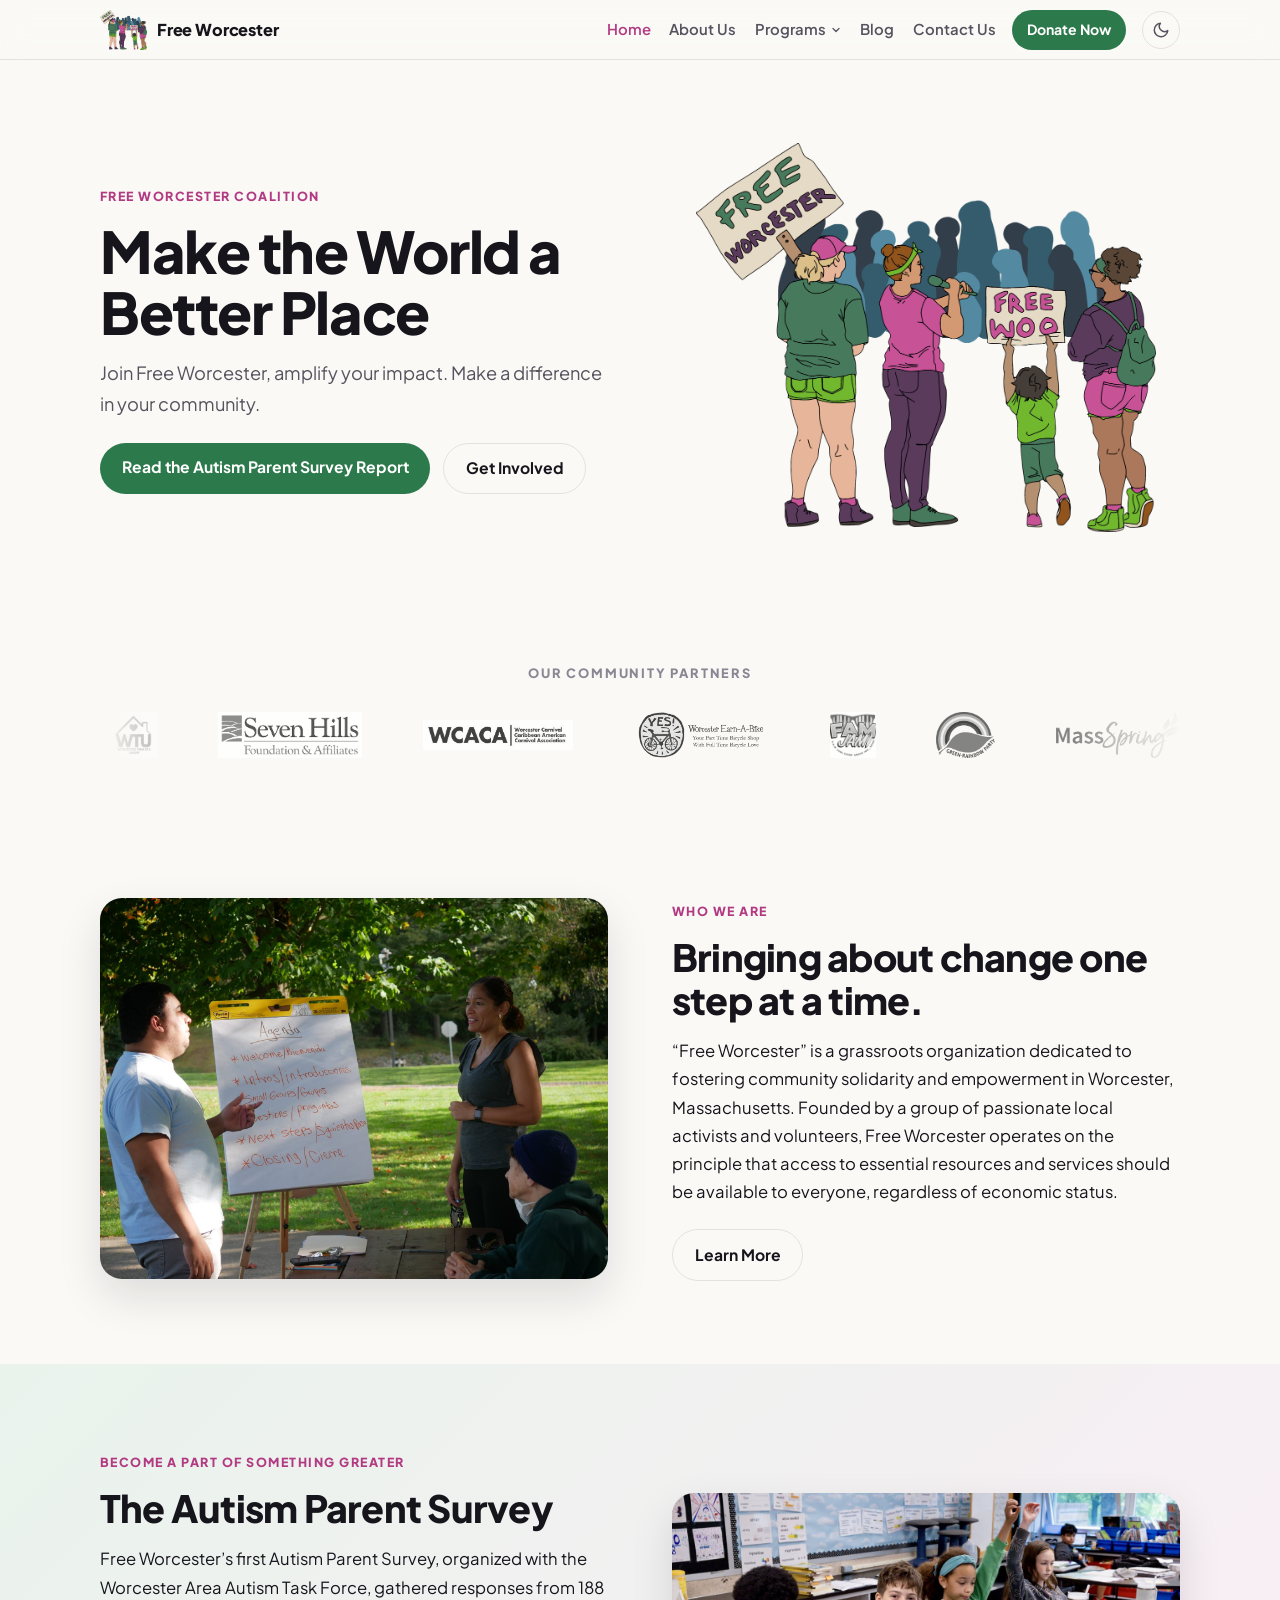
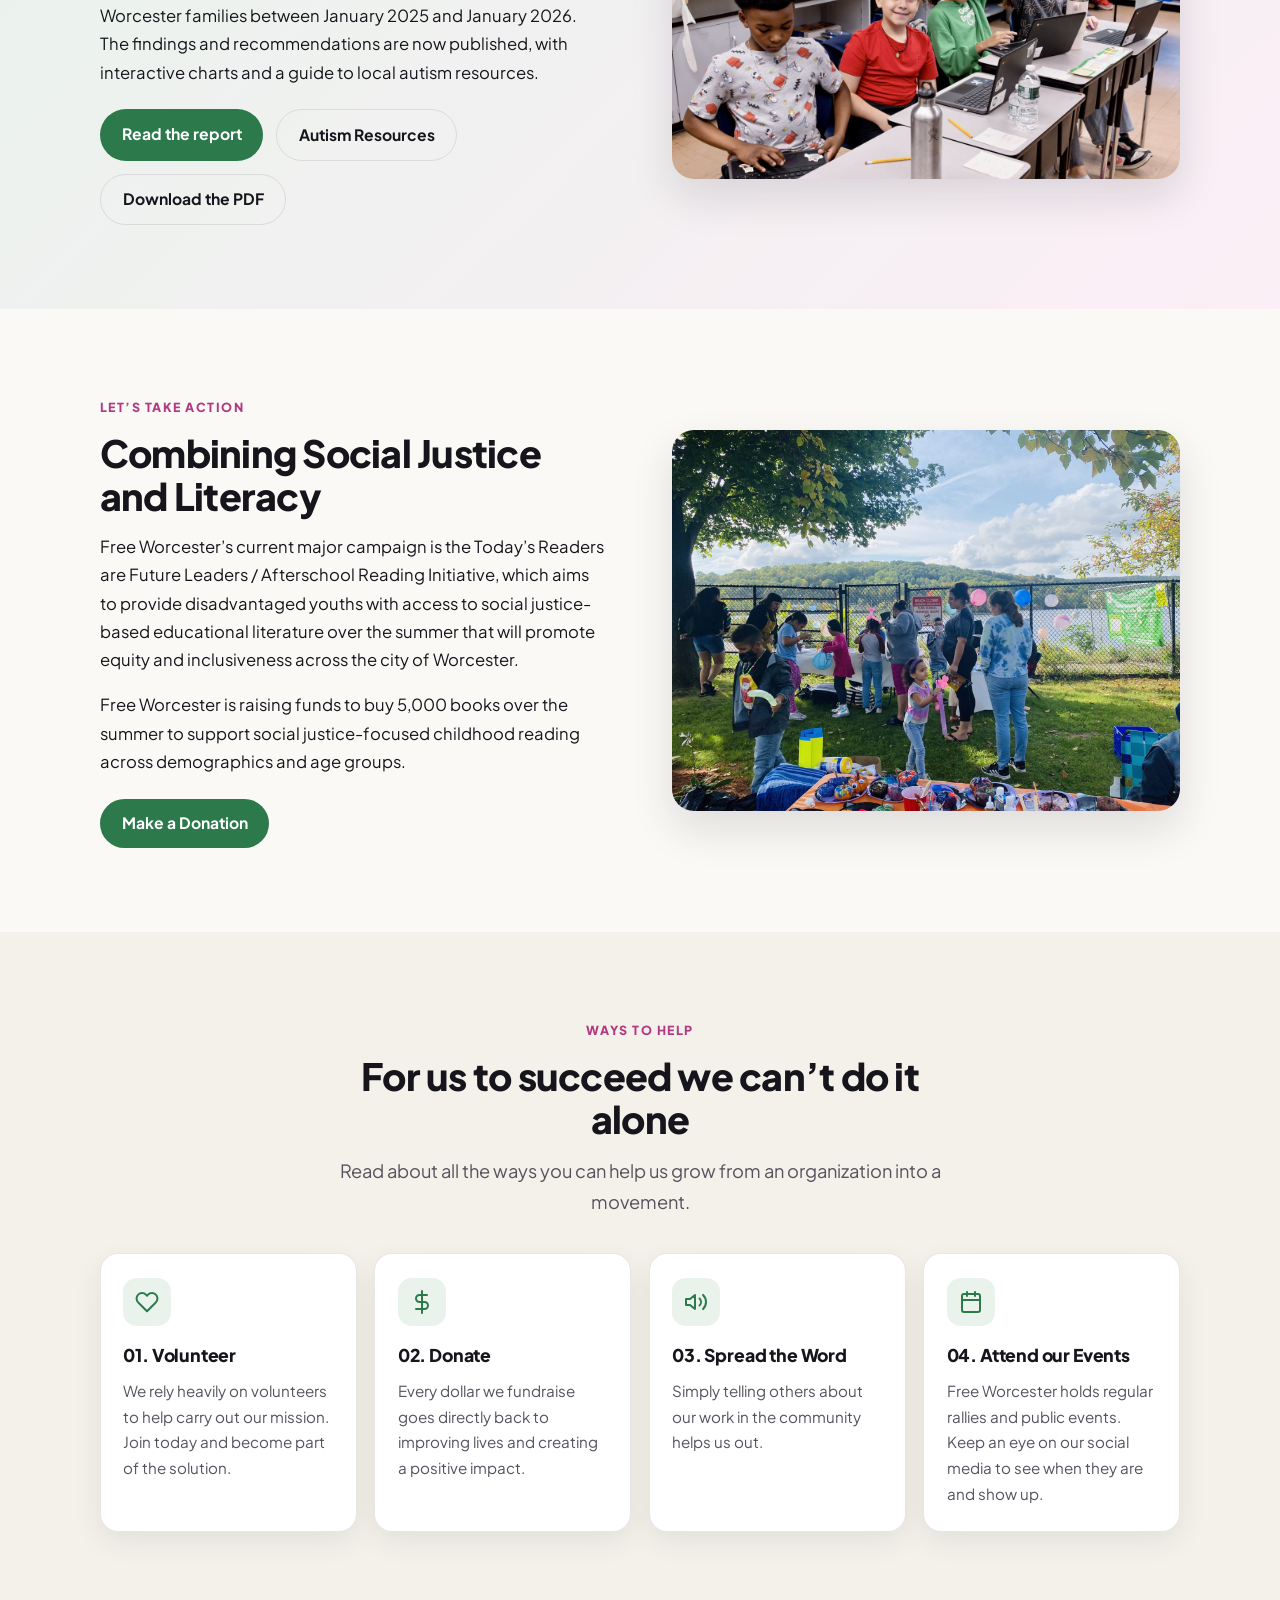
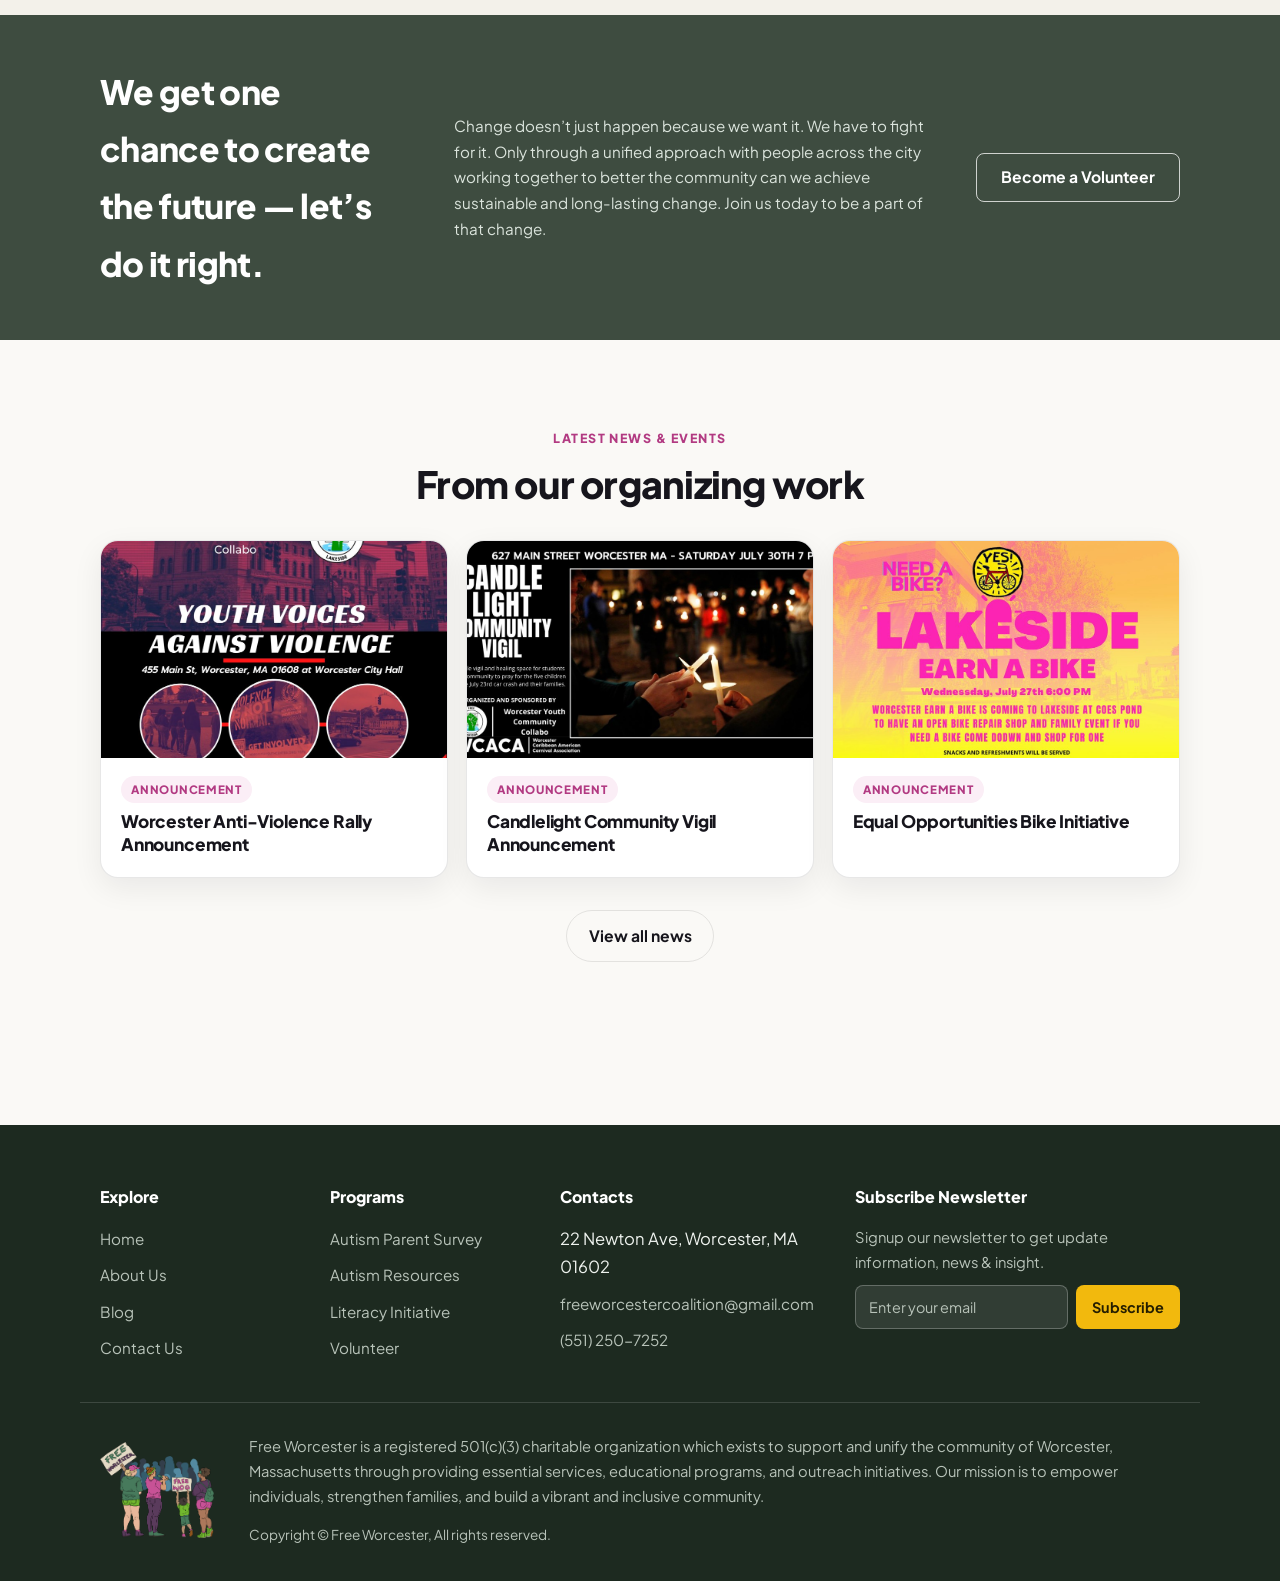
==== index.html @ ff18871b "Turn the homepage partner strip into a scrolling carousel The community partner logos now glide acro" ====
<!DOCTYPE html>
<html lang="en">
<head>
<meta charset="utf-8">
<meta name="viewport" content="width=device-width, initial-scale=1">
<title>Home — Free Worcester</title>
<meta name="description" content="Free Worcester is a grassroots organization dedicated to fostering community solidarity and empowerment in Worcester, Massachusetts.">
<link rel="icon" href="images/favicon-32.png" sizes="32x32" type="image/png">
<link rel="icon" href="images/favicon-192.png" sizes="192x192" type="image/png">
<link rel="apple-touch-icon" href="images/apple-touch-icon.png">
<link rel="preconnect" href="https://fonts.googleapis.com">
<link rel="preconnect" href="https://fonts.gstatic.com" crossorigin>
<link href="https://fonts.googleapis.com/css2?family=Plus+Jakarta+Sans:wght@400;600;700;800&display=swap" rel="stylesheet">
<link rel="stylesheet" href="assets/fw.css">
<script>try{var t=localStorage.getItem('theme');if(t==='dark'||t==='light')document.documentElement.dataset.theme=t;}catch(e){}</script>
<script>(function(){var h=location.hash.slice(1);var r=["glance", "acknowledgments", "acronyms", "executive-summary", "introduction", "methodology", "data-results", "sec-4-1", "sec-4-2", "sec-4-3", "sec-4-4", "sec-4-5", "sec-4-6", "local-context", "background-research", "recommendations", "conclusion", "references", "resources", "fig1", "fig2", "fig3"];if(h&&r.indexOf(h)>-1)location.replace("autism-survey-report.html#"+h);})();</script>
</head>
<body>

<header class="site-head">
  <div class="bar">
    <a class="brand" href="index.html"><img src="images/free-worcester-logo.png" alt="">Free Worcester</a>
    <nav class="main" aria-label="Site">
      <a href="index.html" aria-current="page">Home</a>
      <a href="about.html">About Us</a>
      <span class="has-sub">
        <a href="autism-survey-report.html">Programs <svg class="caret" viewBox="0 0 24 24" fill="none" stroke="currentColor" stroke-width="2.5" stroke-linecap="round" stroke-linejoin="round" aria-hidden="true"><polyline points="6 9 12 15 18 9"/></svg></a>
        <span class="sub">
          <a href="autism-survey-report.html">Autism Parent Survey<span class="hint">Findings and Recommendations report</span></a>
          <a href="index.html#take-action">Social Justice Literacy Initiative<span class="hint">Today&rsquo;s Readers are Future Leaders</span></a>
        </span>
      </span>
      <a href="blog.html">Blog</a>
      <a href="contact.html">Contact Us</a>
    </nav>
    <a class="head-cta" href="contact.html">Donate Now</a>
    <button class="icon-btn" id="theme-toggle" aria-pressed="false" aria-label="Switch to dark mode">
      <svg class="i-moon" viewBox="0 0 24 24" fill="none" stroke="currentColor" stroke-width="2" stroke-linecap="round" stroke-linejoin="round" aria-hidden="true"><path d="M21 12.79A9 9 0 1 1 11.21 3 7 7 0 0 0 21 12.79z"/></svg>
      <svg class="i-sun" viewBox="0 0 24 24" fill="none" stroke="currentColor" stroke-width="2" stroke-linecap="round" stroke-linejoin="round" style="display:none" aria-hidden="true"><circle cx="12" cy="12" r="5"/><line x1="12" y1="1" x2="12" y2="3"/><line x1="12" y1="21" x2="12" y2="23"/><line x1="4.22" y1="4.22" x2="5.64" y2="5.64"/><line x1="18.36" y1="18.36" x2="19.78" y2="19.78"/><line x1="1" y1="12" x2="3" y2="12"/><line x1="21" y1="12" x2="23" y2="12"/><line x1="4.22" y1="19.78" x2="5.64" y2="18.36"/><line x1="18.36" y1="5.64" x2="19.78" y2="4.22"/></svg>
    </button>
    <button class="icon-btn nav-toggle" id="nav-toggle" aria-expanded="false" aria-controls="mobile-nav" aria-label="Menu">
      <svg viewBox="0 0 24 24" fill="none" stroke="currentColor" stroke-width="2" stroke-linecap="round" aria-hidden="true"><line x1="3" y1="6" x2="21" y2="6"/><line x1="3" y1="12" x2="21" y2="12"/><line x1="3" y1="18" x2="21" y2="18"/></svg>
    </button>
  </div>
  <nav class="mobile-nav" id="mobile-nav" aria-label="Site">
    <a href="index.html">Home</a>
    <a href="about.html">About Us</a>
    <a class="subitem" href="autism-survey-report.html">Programs: Autism Parent Survey</a>
    <a class="subitem" href="index.html#take-action">Programs: Literacy Initiative</a>
    <a href="blog.html">Blog</a>
    <a href="contact.html">Contact Us</a>
    <a href="contact.html">Donate Now</a>
  </nav>
</header>

<main>

<section class="section">
  <div class="container">
    <div class="split">
      <div class="rv">
        <span class="eyebrow">Free Worcester Coalition</span>
        <h1 class="display">Make the World a Better Place</h1>
        <p class="lead">Join Free Worcester, amplify your impact. Make a difference in your community.</p>
        <div class="btn-row">
          <a class="btn" href="autism-survey-report.html">Read the Autism Parent Survey Report</a>
          <a class="btn ghost" href="contact.html">Get Involved</a>
        </div>
      </div>
      <div class="media-right rv">
        <img class="hero-art" src="images/free-worcester-logo.png" alt="Illustration of parents and a child at a rally holding signs that read Free Worcester and Free Woo" width="1100" height="929">
      </div>
    </div>
  </div>
</section>

<section class="section tight">
  <div class="container rv">
    <p class="strip-label">Our community partners</p>
    <div class="logo-marquee" aria-label="Community partners">
      <div class="logo-track">
        <div class="logo-set">
          <span class="partner"><img src="images/partner-tenants-union.png" alt="Worcester Tenants Union" loading="lazy"></span>
          <span class="partner"><img src="images/partner-seven-hills.png" alt="Seven Hills Foundation and Affiliates" loading="lazy"></span>
          <span class="partner"><img src="images/partner-wcaca.jpg" alt="WCACA — Worcester Caribbean American Carnival Association" loading="lazy"></span>
          <span class="partner"><img src="images/partner-earn-a-bike.png" alt="Worcester Earn-A-Bike" loading="lazy"></span>
          <span class="partner"><img src="images/partner-fam-jam.jpg" alt="FAM JAM! Event Group Inc." loading="lazy"></span>
          <span class="partner"><img src="images/partner-green-rainbow.png" alt="Green-Rainbow Party" loading="lazy"></span>
          <span class="partner"><img src="images/partner-mass-spring.png" alt="MassSpring" loading="lazy"></span>
          <span class="partner"><img src="images/partner-racism-free-wps.png" alt="Racism-Free WPS" loading="lazy"></span>
          <span class="partner"><img src="images/partner-pride-worcester.png" alt="Pride Worcester" loading="lazy"></span>
        </div>
        <div class="logo-set" aria-hidden="true">
          <span class="partner"><img src="images/partner-tenants-union.png" alt="" loading="lazy"></span>
          <span class="partner"><img src="images/partner-seven-hills.png" alt="" loading="lazy"></span>
          <span class="partner"><img src="images/partner-wcaca.jpg" alt="" loading="lazy"></span>
          <span class="partner"><img src="images/partner-earn-a-bike.png" alt="" loading="lazy"></span>
          <span class="partner"><img src="images/partner-fam-jam.jpg" alt="" loading="lazy"></span>
          <span class="partner"><img src="images/partner-green-rainbow.png" alt="" loading="lazy"></span>
          <span class="partner"><img src="images/partner-mass-spring.png" alt="" loading="lazy"></span>
          <span class="partner"><img src="images/partner-racism-free-wps.png" alt="" loading="lazy"></span>
          <span class="partner"><img src="images/partner-pride-worcester.png" alt="" loading="lazy"></span>
        </div>
      </div>
    </div>
  </div>
</section>

<section class="section" id="who-we-are">
  <div class="container">
    <div class="split">
      <figure class="ph rv">
        <img src="images/fw-community-meeting.jpg" alt="A Free Worcester community meeting outdoors in a park, with a bilingual agenda in English and Spanish on an easel" width="1600" height="1201" loading="lazy">
      </figure>
      <div class="rv">
        <span class="eyebrow">Who We Are</span>
        <h2 class="title">Bringing about change one step at a time.</h2>
        <p>&ldquo;Free Worcester&rdquo; is a grassroots organization dedicated to fostering community solidarity and empowerment in Worcester, Massachusetts. Founded by a group of passionate local activists and volunteers, Free Worcester operates on the principle that access to essential resources and services should be available to everyone, regardless of economic status.</p>
        <div class="btn-row">
          <a class="btn ghost" href="about.html">Learn More</a>
        </div>
      </div>
    </div>
  </div>
</section>

<section class="section band-accent" id="autism-survey">
  <div class="container">
    <div class="split">
      <div class="rv">
        <span class="eyebrow">Become a part of something greater</span>
        <h2 class="title">The Autism Parent Survey</h2>
        <p>Free Worcester&rsquo;s first Autism Parent Survey, organized with the Worcester Area Autism Task Force, gathered responses from 188 Worcester families between January 2025 and January 2026. The findings and recommendations are now published, with interactive charts and a guide to local autism resources.</p>
        <div class="btn-row">
          <a class="btn" href="autism-survey-report.html">Read the report</a>
          <a class="btn ghost" href="autism-survey-report.html#resources">Autism Resources</a>
          <a class="btn ghost" href="Worcester_Autism_Parent_Survey_Findings_and_Recommendations.pdf">Download the PDF</a>
        </div>
      </div>
      <figure class="ph media-right rv">
        <img src="images/wps-classroom-desks.jpg" alt="Students working on laptops at their desks in a Worcester Public Schools classroom, one raising a hand" width="1280" height="720" loading="lazy">
      </figure>
    </div>
  </div>
</section>

<section class="section" id="take-action">
  <div class="container">
    <div class="split">
      <div class="rv">
        <span class="eyebrow">Let&rsquo;s Take Action</span>
        <h2 class="title">Combining Social Justice and Literacy</h2>
        <p>Free Worcester&rsquo;s current major campaign is the Today&rsquo;s Readers are Future Leaders / Afterschool Reading Initiative, which aims to provide disadvantaged youths with access to social justice-based educational literature over the summer that will promote equity and inclusiveness across the city of Worcester.</p>
        <p>Free Worcester is raising funds to buy 5,000 books over the summer to support social justice-focused childhood reading across demographics and age groups.</p>
        <div class="btn-row">
          <a class="btn" href="contact.html">Make a Donation</a>
        </div>
      </div>
      <figure class="ph media-right rv">
        <img src="images/fw-lakeside-event.jpg" alt="A Free Worcester family event by the water at Coes Pond, with craft tables and painted pumpkins" width="1600" height="1200" loading="lazy">
      </figure>
    </div>
  </div>
</section>

<section class="section band-soft" id="ways-to-help">
  <div class="container">
    <div class="center rv" style="max-width: 640px; margin: 0 auto 2.2rem;">
      <span class="eyebrow">Ways to Help</span>
      <h2 class="title">For us to succeed we can&rsquo;t do it alone</h2>
      <p class="lead" style="margin-bottom: 0;">Read about all the ways you can help us grow from an organization into a movement.</p>
    </div>
    <div class="grid-4">
      <div class="fcard rv">
        <div class="icon-chip"><svg viewBox="0 0 24 24" fill="none" stroke="currentColor" stroke-width="2" stroke-linecap="round" stroke-linejoin="round" aria-hidden="true"><path d="M20.84 4.61a5.5 5.5 0 0 0-7.78 0L12 5.67l-1.06-1.06a5.5 5.5 0 0 0-7.78 7.78l1.06 1.06L12 21.23l7.78-7.78 1.06-1.06a5.5 5.5 0 0 0 0-7.78z"/></svg></div>
        <h3>01. Volunteer</h3>
        <p>We rely heavily on volunteers to help carry out our mission. Join today and become part of the solution.</p>
      </div>
      <div class="fcard rv">
        <div class="icon-chip"><svg viewBox="0 0 24 24" fill="none" stroke="currentColor" stroke-width="2" stroke-linecap="round" stroke-linejoin="round" aria-hidden="true"><line x1="12" y1="1" x2="12" y2="23"/><path d="M17 5H9.5a3.5 3.5 0 0 0 0 7h5a3.5 3.5 0 0 1 0 7H6"/></svg></div>
        <h3>02. Donate</h3>
        <p>Every dollar we fundraise goes directly back to improving lives and creating a positive impact.</p>
      </div>
      <div class="fcard rv">
        <div class="icon-chip"><svg viewBox="0 0 24 24" fill="none" stroke="currentColor" stroke-width="2" stroke-linecap="round" stroke-linejoin="round" aria-hidden="true"><polygon points="11 5 6 9 2 9 2 15 6 15 11 19 11 5"/><path d="M15.54 8.46a5 5 0 0 1 0 7.07"/><path d="M19.07 4.93a10 10 0 0 1 0 14.14"/></svg></div>
        <h3>03. Spread the Word</h3>
        <p>Simply telling others about our work in the community helps us out.</p>
      </div>
      <div class="fcard rv">
        <div class="icon-chip"><svg viewBox="0 0 24 24" fill="none" stroke="currentColor" stroke-width="2" stroke-linecap="round" stroke-linejoin="round" aria-hidden="true"><rect x="3" y="4" width="18" height="18" rx="2" ry="2"/><line x1="16" y1="2" x2="16" y2="6"/><line x1="8" y1="2" x2="8" y2="6"/><line x1="3" y1="10" x2="21" y2="10"/></svg></div>
        <h3>04. Attend our Events</h3>
        <p>Free Worcester holds regular rallies and public events. Keep an eye on our social media to see when they are and show up.</p>
      </div>
    </div>
  </div>
</section>

<section class="section tight band-cta" id="volunteer">
  <div class="container cta-row rv">
    <h2>We get one chance to create the future &mdash; let&rsquo;s do it right.</h2>
    <p>Change doesn&rsquo;t just happen because we want it. We have to fight for it. Only through a unified approach with people across the city working together to better the community can we achieve sustainable and long-lasting change. Join us today to be a part of that change.</p>
    <a class="btn outline" href="contact.html">Become a Volunteer</a>
  </div>
</section>

<section class="section" id="news">
  <div class="container">
    <div class="center rv" style="max-width: 640px; margin: 0 auto 2.2rem;">
      <span class="eyebrow">Latest News &amp; Events</span>
      <h2 class="title">From our organizing work</h2>
    </div>
    <div class="grid-3">
      <article class="post-card rv">
        <div class="thumb"><img src="images/fw-flyer-youth-voices.jpg" alt="Youth Voices Against Violence flyer: presenting a youth justice platform at Worcester City Hall" loading="lazy"></div>
        <div class="body">
          <span class="pill">Announcement</span>
          <h3>Worcester Anti-Violence Rally Announcement</h3>
        </div>
      </article>
      <article class="post-card rv">
        <div class="thumb"><img src="images/fw-flyer-vigil.jpg" alt="Candlelight Community Vigil flyer with hands lighting candles" loading="lazy"></div>
        <div class="body">
          <span class="pill">Announcement</span>
          <h3>Candlelight Community Vigil Announcement</h3>
        </div>
      </article>
      <article class="post-card rv">
        <div class="thumb"><img src="images/fw-flyer-earn-a-bike.jpg" alt="Lakeside Earn A Bike flyer: open bike repair shop and family event at Coes Pond" loading="lazy"></div>
        <div class="body">
          <span class="pill">Announcement</span>
          <h3>Equal Opportunities Bike Initiative</h3>
        </div>
      </article>
    </div>
    <div class="center rv" style="margin-top: 2rem;">
      <a class="btn ghost" href="blog.html">View all news</a>
    </div>
  </div>
</section>

</main>

<footer class="site-foot">
  <div class="cols">
    <div>
      <h4>Explore</h4>
      <ul>
        <li><a href="index.html">Home</a></li>
        <li><a href="about.html">About Us</a></li>
        <li><a href="blog.html">Blog</a></li>
        <li><a href="contact.html">Contact Us</a></li>
      </ul>
    </div>
    <div>
      <h4>Programs</h4>
      <ul>
        <li><a href="autism-survey-report.html">Autism Parent Survey</a></li>
        <li><a href="autism-survey-report.html#resources">Autism Resources</a></li>
        <li><a href="index.html#take-action">Literacy Initiative</a></li>
        <li><a href="contact.html">Volunteer</a></li>
      </ul>
    </div>
    <div>
      <h4>Contacts</h4>
      <ul>
        <li>22 Newton Ave, Worcester, MA 01602</li>
        <li><a href="mailto:freeworcestercoalition@gmail.com">freeworcestercoalition@gmail.com</a></li>
        <li><a href="tel:+15512507252">(551) 250-7252</a></li>
      </ul>
    </div>
    <div>
      <h4>Subscribe Newsletter</h4>
      <p>Signup our newsletter to get update information, news &amp; insight.</p>
      <form class="newsletter" id="newsletter-form">
        <input id="nl-email" type="email" placeholder="Enter your email" aria-label="Email address" required>
        <button class="btn gold" type="submit">Subscribe</button>
      </form>
    </div>
  </div>
  <div class="foot-bottom">
    <img src="images/free-worcester-logo.png" alt="Free Worcester logo">
    <div>
      <p>Free Worcester is a registered 501(c)(3) charitable organization which exists to support and unify the community of Worcester, Massachusetts through providing essential services, educational programs, and outreach initiatives. Our mission is to empower individuals, strengthen families, and build a vibrant and inclusive community.</p>
      <p class="copyright">Copyright &copy; Free Worcester, All rights reserved.</p>
    </div>
  </div>
</footer>

<script src="assets/fw.js"></script>
</body>
</html>
---- assets/fw.css ----
/* Free Worcester site design system */

:root {
  color-scheme: light;
  --page: #faf9f6;
  --surface: #ffffff;
  --surface-2: #f3f1ea;
  --ink: #16151c;
  --ink-2: #55535e;
  --muted: #8a8794;
  --border: rgba(20, 19, 28, 0.10);
  --shadow: 0 10px 30px rgba(20, 19, 28, 0.07);
  --shadow-lift: 0 18px 44px rgba(20, 19, 28, 0.12);
  --green: #2c7a4b;
  --green-deep: #21593a;
  --green-ink: #ffffff;
  --lime: #7fc242;
  --pink: #d155a5;
  --accent-text: #b23a82;
  --wash-green: #e9f3ec;
  --wash-pink: #fbeef6;
  --foot-bg: #1d2a20;
  --foot-ink: #eef2ee;
  --foot-muted: #b8c3b9;
  --radius: 18px;
}
:root[data-theme="dark"] {
  color-scheme: dark;
  --page: #0e0e11;
  --surface: #17161c;
  --surface-2: #1e1d25;
  --ink: #f2f1f5;
  --ink-2: #c3c0cc;
  --muted: #918e9c;
  --border: rgba(255, 255, 255, 0.12);
  --shadow: 0 10px 30px rgba(0, 0, 0, 0.45);
  --shadow-lift: 0 18px 44px rgba(0, 0, 0, 0.6);
  --green: #58b978;
  --green-deep: #2b6b45;
  --green-ink: #08130c;
  --pink: #e176b8;
  --accent-text: #e78fc3;
  --wash-green: #142219;
  --wash-pink: #261523;
  --foot-bg: #152017;
}

* { box-sizing: border-box; }
html { scroll-behavior: smooth; }
@media (prefers-reduced-motion: reduce) { html { scroll-behavior: auto; } }
body {
  margin: 0;
  background: var(--page);
  color: var(--ink);
  font-family: "Plus Jakarta Sans", system-ui, -apple-system, "Segoe UI", sans-serif;
  font-size: 1.04rem;
  line-height: 1.7;
}
a { color: var(--green); }
:root[data-theme="dark"] main a:not(.btn) { color: var(--pink); }
img { max-width: 100%; }

/* ---------- Header ---------- */
.site-head {
  position: sticky; top: 0; z-index: 60;
  background: color-mix(in srgb, var(--page) 84%, transparent);
  -webkit-backdrop-filter: blur(14px); backdrop-filter: blur(14px);
  border-bottom: 1px solid var(--border);
}
.site-head .bar {
  max-width: 1120px; margin: 0 auto; padding: 0.6rem 1.25rem;
  display: flex; align-items: center; gap: 1rem;
}
.site-head .brand {
  display: flex; align-items: center; gap: 0.6rem;
  text-decoration: none; color: var(--ink); font-weight: 800; font-size: 1.02rem;
  flex: 1 1 auto; min-width: 0; letter-spacing: -0.01em;
}
.site-head .brand img { height: 40px; width: auto; display: block; }
.site-head nav.main { display: flex; gap: 1.15rem; align-items: center; }
.site-head nav.main a {
  font-size: 0.93rem; font-weight: 600; text-decoration: none; color: var(--ink-2);
  padding: 0.2rem 0;
}
.site-head nav.main a:hover { color: var(--ink); }
.site-head nav.main a[aria-current="page"] {
  color: var(--accent-text);
}
.has-sub { position: relative; }
.has-sub > a { display: inline-flex; align-items: center; gap: 0.25rem; }
.has-sub .caret { width: 12px; height: 12px; }
.sub {
  position: absolute; top: calc(100% + 8px); left: 50%; transform: translateX(-50%);
  background: var(--surface); border: 1px solid var(--border); border-radius: 14px;
  box-shadow: var(--shadow-lift); padding: 0.45rem; min-width: 280px; display: none; z-index: 70;
}
.has-sub:hover .sub, .has-sub:focus-within .sub { display: block; }
.sub::before { content: ""; position: absolute; top: -10px; left: 0; right: 0; height: 12px; }
.sub a {
  display: block; padding: 0.55rem 0.8rem; border-radius: 10px;
  font-size: 0.92rem; font-weight: 600; color: var(--ink) !important; text-decoration: none;
}
.sub a:hover { background: var(--surface-2); }
.sub a .hint { display: block; font-size: 0.78rem; font-weight: 500; color: var(--muted); }
.mobile-nav a.subitem { padding-left: 1.2rem; font-weight: 500; color: var(--ink-2); }
.head-cta {
  display: inline-block; background: var(--green); color: var(--green-ink) !important;
  font-size: 0.88rem; font-weight: 700; text-decoration: none;
  padding: 0.5rem 0.95rem; border-radius: 999px; white-space: nowrap;
}
.head-cta:hover { background: var(--green-deep); color: #fff !important; }
.icon-btn {
  background: none; border: 1px solid var(--border); border-radius: 999px;
  width: 38px; height: 38px; display: inline-flex; align-items: center; justify-content: center;
  color: var(--ink-2); cursor: pointer; flex: 0 0 auto;
}
.icon-btn:hover { background: var(--surface-2); }
.icon-btn svg { width: 18px; height: 18px; }
.nav-toggle { display: none; }
.mobile-nav {
  display: none; border-top: 1px solid var(--border);
  background: var(--surface); padding: 0.6rem 1.25rem 1rem;
}
.mobile-nav a {
  display: block; padding: 0.55rem 0.25rem; text-decoration: none;
  color: var(--ink); font-weight: 600; border-bottom: 1px solid var(--border);
}
.mobile-nav a:last-child { border-bottom: none; }
.mobile-nav.open { display: block; }
@media (max-width: 880px) {
  .site-head nav.main, .site-head .head-cta { display: none; }
  .nav-toggle { display: inline-flex; }
}

/* ---------- Layout ---------- */
.container { max-width: 1120px; margin: 0 auto; padding: 0 1.25rem; }
.container.narrow { max-width: 760px; }
.section { padding: clamp(3rem, 7vw, 5.2rem) 0; }
.section.tight { padding: clamp(2rem, 4vw, 3rem) 0; }
.split {
  display: grid; grid-template-columns: 1fr 1fr;
  gap: clamp(2rem, 5vw, 4.5rem); align-items: center;
}
@media (max-width: 880px) { .split { grid-template-columns: 1fr; } }
.split .media-right { order: 2; }
@media (max-width: 880px) { .split .media-right { order: 0; } }

.eyebrow {
  display: inline-block; font-size: 0.78rem; font-weight: 800;
  letter-spacing: 0.12em; text-transform: uppercase;
  color: var(--accent-text); margin: 0 0 0.8rem;
}
h1.display {
  font-size: clamp(2.3rem, 5.5vw, 3.6rem); line-height: 1.06;
  letter-spacing: -0.025em; font-weight: 800; margin: 0 0 1rem;
}
h2.title {
  font-size: clamp(1.7rem, 3.4vw, 2.35rem); line-height: 1.15;
  letter-spacing: -0.02em; font-weight: 800; margin: 0 0 1rem;
}
.lead { font-size: 1.14rem; color: var(--ink-2); margin: 0 0 1.2rem; }
p { margin: 0 0 1.05rem; }
.center { text-align: center; }
.center .eyebrow { margin-left: auto; margin-right: auto; }

/* ---------- Buttons ---------- */
.btn-row { display: flex; flex-wrap: wrap; gap: 0.8rem; margin: 1.4rem 0 0; }
.center .btn-row { justify-content: center; }
.btn {
  display: inline-block; padding: 0.72rem 1.35rem; border-radius: 999px;
  background: var(--green); color: var(--green-ink); text-decoration: none;
  font-weight: 700; font-size: 0.98rem; border: none; cursor: pointer; font-family: inherit;
  transition: transform 0.15s ease, background 0.15s ease, box-shadow 0.15s ease;
}
.btn:hover { background: var(--green-deep); color: #fff; transform: translateY(-2px); box-shadow: var(--shadow); }
.btn.ghost {
  background: transparent; color: var(--ink); border: 1.5px solid var(--border);
}
.btn.ghost:hover { background: var(--surface-2); color: var(--ink); box-shadow: none; }
.btn.on-dark { background: #fff; color: #1c4630; }
.btn.on-dark:hover { background: #eef5ef; color: #1c4630; }

/* ---------- Media ---------- */
.ph { border-radius: 22px; overflow: hidden; box-shadow: var(--shadow-lift); margin: 0; }
.ph img { display: block; width: 100%; height: auto; }
.hero-art { display: block; width: min(100%, 460px); height: auto; margin: 0 auto; }

/* ---------- Cards ---------- */
.grid-3 { display: grid; grid-template-columns: repeat(3, 1fr); gap: 1.1rem; }
.grid-4 { display: grid; grid-template-columns: repeat(4, 1fr); gap: 1.1rem; }
@media (max-width: 980px) { .grid-4 { grid-template-columns: repeat(2, 1fr); } }
@media (max-width: 880px) { .grid-3 { grid-template-columns: 1fr; } }
@media (max-width: 560px) { .grid-4 { grid-template-columns: 1fr; } }
.fcard {
  background: var(--surface); border: 1px solid var(--border);
  border-radius: var(--radius); padding: 1.5rem 1.4rem;
  box-shadow: var(--shadow);
  transition: transform 0.2s ease, box-shadow 0.2s ease;
}
.fcard:hover { transform: translateY(-4px); box-shadow: var(--shadow-lift); }
.fcard h3 { margin: 0 0 0.45rem; font-size: 1.1rem; font-weight: 800; letter-spacing: -0.01em; }
.fcard p { margin: 0; font-size: 0.95rem; color: var(--ink-2); }
.icon-chip {
  width: 48px; height: 48px; border-radius: 14px;
  background: var(--wash-green); color: var(--green);
  display: flex; align-items: center; justify-content: center; margin-bottom: 0.9rem;
}
:root[data-theme="dark"] .icon-chip { color: var(--pink); background: var(--wash-pink); }
.icon-chip svg { width: 24px; height: 24px; }

/* ---------- Bands ---------- */
.band-accent { background: linear-gradient(135deg, var(--wash-green), var(--wash-pink)); }
.band-cta { background: #3e4c40; color: #f4f7f4; }
.band-cta .eyebrow { color: #b7e3c5; }
.band-cta h2.title { color: #ffffff; }
.band-cta p { color: #d8ecdd; }
.band-soft { background: var(--surface-2); }
:root[data-theme="dark"] .band-accent { background: linear-gradient(135deg, var(--wash-green), var(--wash-pink)); }

.cta-row {
  display: grid; grid-template-columns: minmax(0, 0.9fr) minmax(0, 1.4fr) auto;
  gap: clamp(1.5rem, 4vw, 3.5rem); align-items: center;
}
.cta-row h2 { margin: 0; font-size: clamp(1.5rem, 3vw, 2.1rem); font-weight: 800; letter-spacing: -0.02em; color: #fff; }
.cta-row p { margin: 0; font-size: 0.95rem; color: #dbe4dc; }
@media (max-width: 880px) { .cta-row { grid-template-columns: 1fr; text-align: left; } }
.btn.outline {
  background: transparent; color: #fff; border: 1px solid rgba(255, 255, 255, 0.75);
  border-radius: 8px; padding: 0.62rem 1.5rem; white-space: nowrap;
}
.btn.outline:hover { background: rgba(255, 255, 255, 0.12); color: #fff; box-shadow: none; }
.btn.gold { background: #f2b90d; color: #251e00; border-radius: 8px; }
.btn.gold:hover { background: #dfa90a; color: #251e00; }

/* ---------- Partner logos ---------- */
.trust-title { color: var(--green-deep); }
:root[data-theme="dark"] .trust-title { color: var(--green); }
.accent-bar { width: 64px; height: 4px; background: #f2b90d; margin-top: 1.8rem; border-radius: 2px; }
.partner-grid {
  display: grid; grid-template-columns: repeat(3, 1fr);
  gap: 1px; background: var(--border); border: 1px solid var(--border);
}
.partner-grid .cell {
  background: var(--page); display: flex; align-items: center; justify-content: center;
  padding: 1.5rem 1.1rem; min-height: 122px;
}
.partner-grid .cell img {
  max-height: 62px; max-width: 84%; width: auto; object-fit: contain;
  filter: grayscale(1); opacity: 0.78; transition: filter 0.2s ease, opacity 0.2s ease;
}
.partner-grid .cell:hover img { filter: none; opacity: 1; }
:root[data-theme="dark"] .partner-grid { background: rgba(255, 255, 255, 0.18); border-color: rgba(255, 255, 255, 0.18); }
:root[data-theme="dark"] .partner-grid .cell { background: #eceae4; }
@media (max-width: 560px) { .partner-grid { grid-template-columns: repeat(2, 1fr); } }

.logo-marquee {
  overflow: hidden;
  -webkit-mask-image: linear-gradient(90deg, transparent, #000 10%, #000 90%, transparent);
  mask-image: linear-gradient(90deg, transparent, #000 10%, #000 90%, transparent);
}
.logo-track { display: flex; width: max-content; animation: logo-scroll 36s linear infinite; }
.logo-marquee:hover .logo-track { animation-play-state: paused; }
.logo-set { display: flex; align-items: center; gap: 2.4rem; padding-right: 2.4rem; }
@keyframes logo-scroll {
  from { transform: translateX(0); }
  to { transform: translateX(-50%); }
}
.logo-marquee .partner { display: flex; align-items: center; padding: 0.4rem 0.7rem; flex: none; }
.logo-marquee .partner img {
  display: block; height: 46px; width: auto; max-width: 150px; object-fit: contain;
  filter: grayscale(1); opacity: 0.75; transition: filter 0.2s ease, opacity 0.2s ease;
}
.logo-marquee .partner:hover img { filter: none; opacity: 1; }
:root[data-theme="dark"] .logo-marquee .partner { background: #eceae4; border-radius: 12px; }
.strip-label {
  text-align: center; font-size: 0.8rem; font-weight: 800; letter-spacing: 0.14em;
  text-transform: uppercase; color: var(--muted); margin: 0 0 1.3rem;
}

/* ---------- Posts ---------- */
.post-card {
  background: var(--surface); border: 1px solid var(--border);
  border-radius: var(--radius); overflow: hidden; box-shadow: var(--shadow);
  transition: transform 0.2s ease, box-shadow 0.2s ease;
  display: flex; flex-direction: column;
}
.post-card:hover { transform: translateY(-4px); box-shadow: var(--shadow-lift); }
.post-card .thumb { overflow: hidden; aspect-ratio: 16 / 10; }
.post-card .thumb img {
  width: 100%; height: 100%; object-fit: cover; display: block;
  transition: transform 0.5s ease;
}
.post-card:hover .thumb img { transform: scale(1.05); }
.post-card .body { padding: 1.15rem 1.25rem 1.3rem; display: flex; flex-direction: column; gap: 0.45rem; }
.post-card h3 { margin: 0; font-size: 1.08rem; font-weight: 800; line-height: 1.35; letter-spacing: -0.01em; }
.post-card .excerpt { margin: 0; font-size: 0.93rem; color: var(--ink-2); }
.pill {
  display: inline-block; align-self: flex-start; font-size: 0.72rem; font-weight: 800;
  letter-spacing: 0.06em; text-transform: uppercase;
  background: var(--wash-pink); color: var(--accent-text);
  border-radius: 999px; padding: 0.22rem 0.65rem;
}
.post-date { font-size: 0.82rem; color: var(--muted); }
.post-feature {
  display: grid; grid-template-columns: minmax(0, 1.2fr) minmax(0, 1fr);
  background: var(--surface); border: 1px solid var(--border);
  border-radius: 22px; overflow: hidden; box-shadow: var(--shadow-lift);
}
.post-feature .thumb img { width: 100%; height: 100%; object-fit: cover; display: block; }
.post-feature .body { padding: clamp(1.4rem, 3.5vw, 2.4rem); display: flex; flex-direction: column; gap: 0.7rem; justify-content: center; }
.post-feature h2 { margin: 0; font-size: clamp(1.35rem, 2.6vw, 1.8rem); font-weight: 800; line-height: 1.25; letter-spacing: -0.015em; }
.post-feature .excerpt { margin: 0; color: var(--ink-2); }
@media (max-width: 880px) { .post-feature { grid-template-columns: 1fr; } }

/* ---------- Founder ---------- */
.founder-card {
  display: grid; grid-template-columns: 250px minmax(0, 1fr);
  gap: clamp(1.5rem, 4vw, 3rem); align-items: center;
  background: var(--surface); border: 1px solid var(--border);
  border-radius: 22px; padding: clamp(1.5rem, 4vw, 2.6rem); box-shadow: var(--shadow-lift);
}
.founder-card img.portrait { width: 100%; height: auto; display: block; }
.founder-card .role {
  font-size: 0.8rem; font-weight: 800; letter-spacing: 0.12em; text-transform: uppercase;
  color: var(--accent-text); margin: 0 0 0.4rem;
}
.founder-card h3 { margin: 0 0 0.9rem; font-size: clamp(1.5rem, 3vw, 2rem); font-weight: 800; letter-spacing: -0.02em; }
.founder-card img.signature { height: 46px; width: auto; display: block; }
:root[data-theme="dark"] .founder-card img.signature { filter: invert(1) opacity(0.9); }
@media (max-width: 640px) { .founder-card { grid-template-columns: 1fr; } .founder-card img.portrait { max-width: 230px; } }

/* ---------- Contact ---------- */
.contact-grid { display: grid; grid-template-columns: minmax(0, 0.9fr) minmax(0, 1.1fr); gap: 1.4rem; align-items: start; }
@media (max-width: 880px) { .contact-grid { grid-template-columns: 1fr; } }
.info-card { display: flex; gap: 1rem; align-items: flex-start; }
.info-card .icon-chip { margin: 0; flex: 0 0 auto; }
.info-card h3 { margin: 0 0 0.15rem; font-size: 1rem; font-weight: 800; }
.info-card p { margin: 0; color: var(--ink-2); font-size: 0.97rem; overflow-wrap: anywhere; }
.stack { display: flex; flex-direction: column; gap: 1.1rem; }
form.msg label { display: block; font-size: 0.88rem; font-weight: 700; margin: 1rem 0 0.35rem; }
form.msg label:first-of-type { margin-top: 0; }
form.msg input, form.msg textarea {
  width: 100%; padding: 0.68rem 0.85rem; font: inherit; color: var(--ink);
  background: var(--page); border: 1px solid var(--border); border-radius: 12px;
}
form.msg input:focus, form.msg textarea:focus { outline: 2px solid var(--green); outline-offset: 1px; }
form.msg textarea { min-height: 140px; resize: vertical; }
form.msg .note { font-size: 0.84rem; color: var(--muted); margin: 0.9rem 0 0; }
form.msg .btn { margin-top: 1.2rem; }
.map-frame {
  border: 1px solid var(--border); border-radius: 22px; overflow: hidden;
  box-shadow: var(--shadow); margin-top: 2.5rem;
}
.map-frame iframe { display: block; width: 100%; height: 380px; border: 0; }

/* ---------- Footer ---------- */
.site-foot { background: var(--foot-bg); color: var(--foot-ink); margin-top: clamp(3rem, 7vw, 5rem); }
.site-foot .cols {
  max-width: 1120px; margin: 0 auto; padding: clamp(2.5rem, 5vw, 3.6rem) 1.25rem 2rem;
  display: grid; grid-template-columns: 1.4fr 1fr 1fr; gap: 2.2rem;
}
@media (max-width: 880px) { .site-foot .cols { grid-template-columns: 1fr; } }
.site-foot .foot-bottom {
  max-width: 1120px; margin: 0 auto; padding: 1.9rem 1.25rem 2.2rem;
  border-top: 1px solid rgba(255, 255, 255, 0.14);
  display: grid; grid-template-columns: auto minmax(0, 1fr); gap: 2.2rem; align-items: center;
}
.site-foot .foot-bottom img { height: 96px; width: auto; display: block; }
.site-foot .copyright { margin: 0.9rem 0 0; font-size: 0.85rem; }
@media (max-width: 640px) { .site-foot .foot-bottom { grid-template-columns: 1fr; gap: 1.2rem; } }
.site-foot p { color: var(--foot-muted); font-size: 0.92rem; margin: 0 0 0.6rem; }
.site-foot h4 {
  font-size: 1rem; font-weight: 800; color: #ffffff; margin: 0 0 0.95rem;
}
.site-foot ul { list-style: none; margin: 0; padding: 0; }
.site-foot li { margin: 0 0 0.5rem; }
.site-foot a { color: var(--foot-muted); text-decoration: none; font-size: 0.95rem; }
.site-foot a:hover { color: #ffffff; }
.site-foot form.newsletter { display: flex; gap: 0.5rem; margin-top: 0.6rem; }
.site-foot form.newsletter input {
  flex: 1 1 auto; min-width: 0; padding: 0.55rem 0.8rem; font: inherit; font-size: 0.9rem;
  color: #fff; background: rgba(255, 255, 255, 0.09);
  border: 1px solid rgba(255, 255, 255, 0.25); border-radius: 8px;
}
.site-foot form.newsletter input::placeholder { color: var(--foot-muted); }
.site-foot form.newsletter .btn { padding: 0.55rem 1rem; font-size: 0.9rem; flex: 0 0 auto; }
.site-foot .base {
  border-top: 1px solid rgba(255, 255, 255, 0.12);
  max-width: 1120px; margin: 0 auto; padding: 1.1rem 1.25rem 1.4rem;
  font-size: 0.85rem; color: var(--foot-muted);
}
.site-foot .cols { grid-template-columns: 0.9fr 0.9fr 1.2fr 1.5fr; }
@media (max-width: 980px) { .site-foot .cols { grid-template-columns: 1fr 1fr; } }
@media (max-width: 640px) { .site-foot .cols { grid-template-columns: 1fr; } }

/* ---------- Reveal ---------- */
.rv { opacity: 0; transform: translateY(20px); transition: opacity 0.65s ease, transform 0.65s ease; }
.rv.in { opacity: 1; transform: none; }
@media (prefers-reduced-motion: reduce) {
  .rv { opacity: 1; transform: none; transition: none; }
  .fcard, .post-card, .btn, .logo-marquee .partner { transition: none; }
  .logo-marquee { -webkit-mask-image: none; mask-image: none; }
  .logo-track { animation: none; width: auto; }
  .logo-set { flex-wrap: wrap; justify-content: center; padding-right: 0; }
  .logo-set[aria-hidden="true"] { display: none; }
}
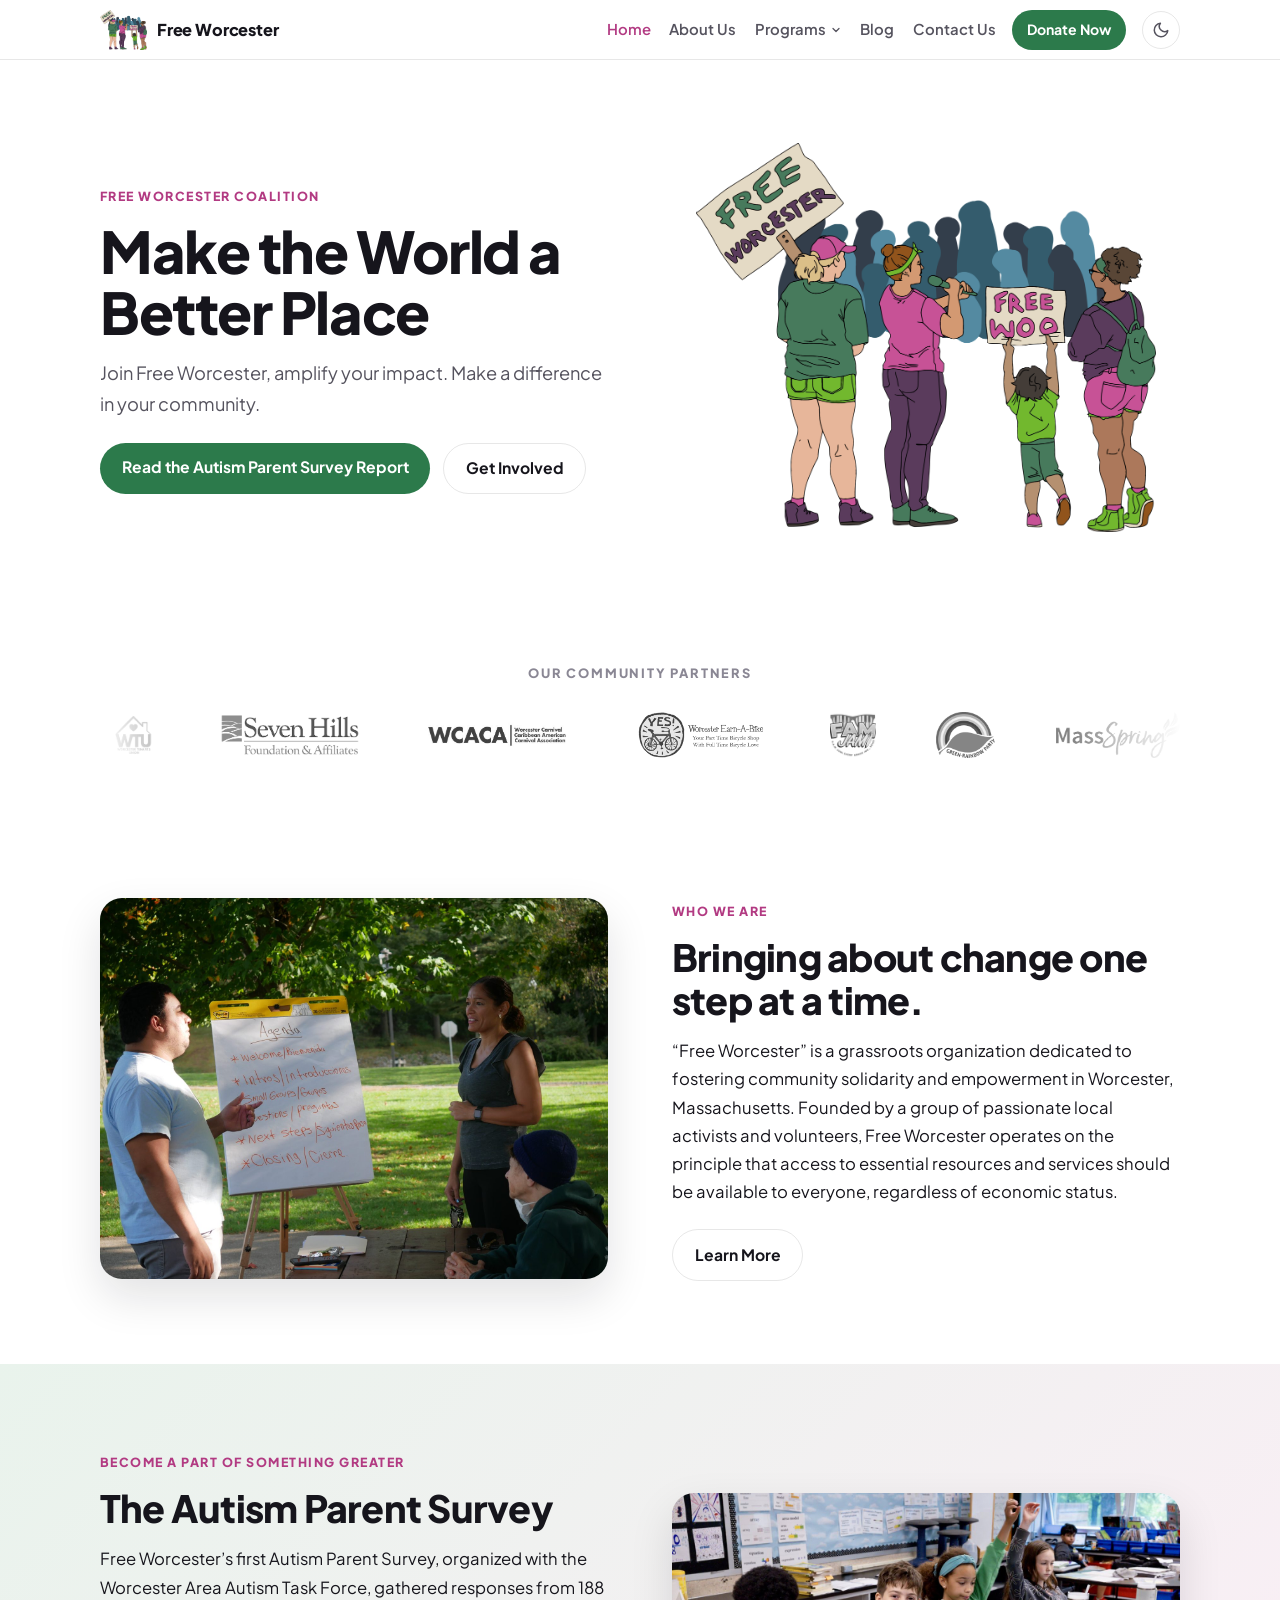
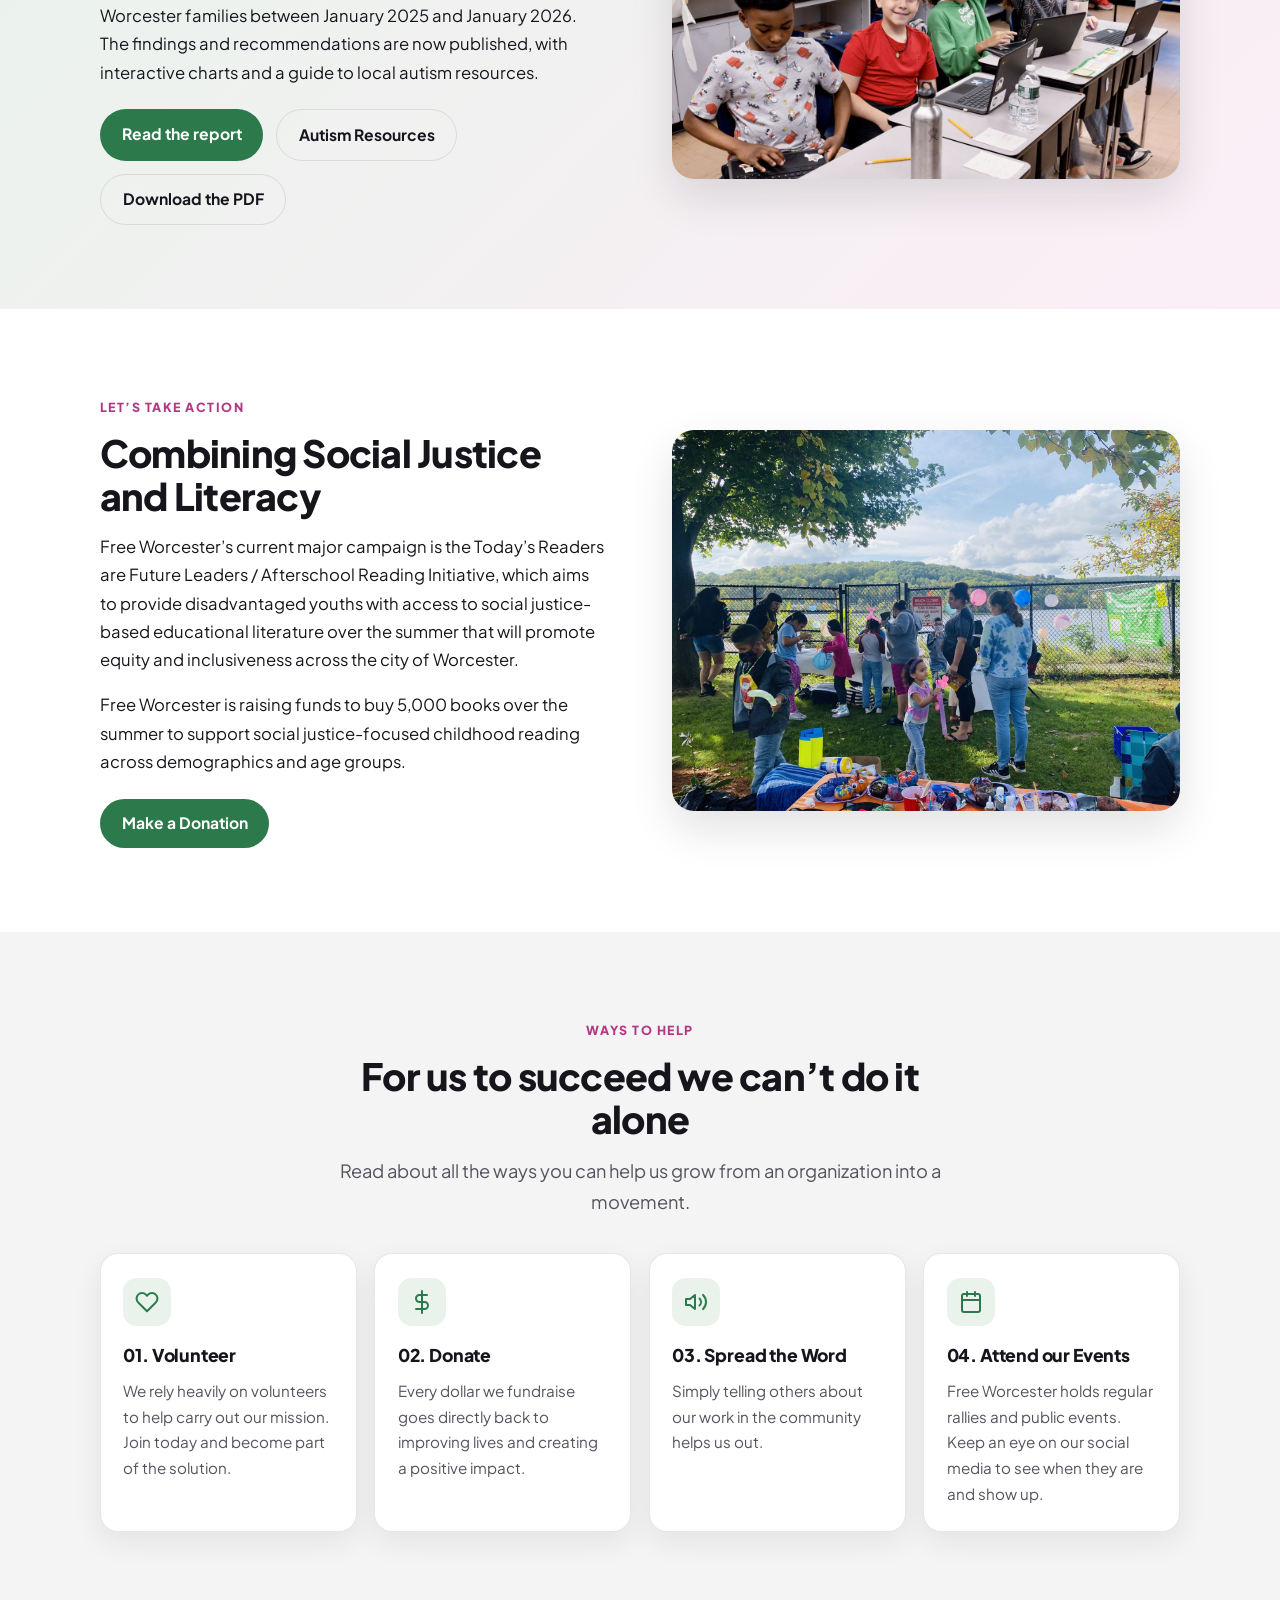
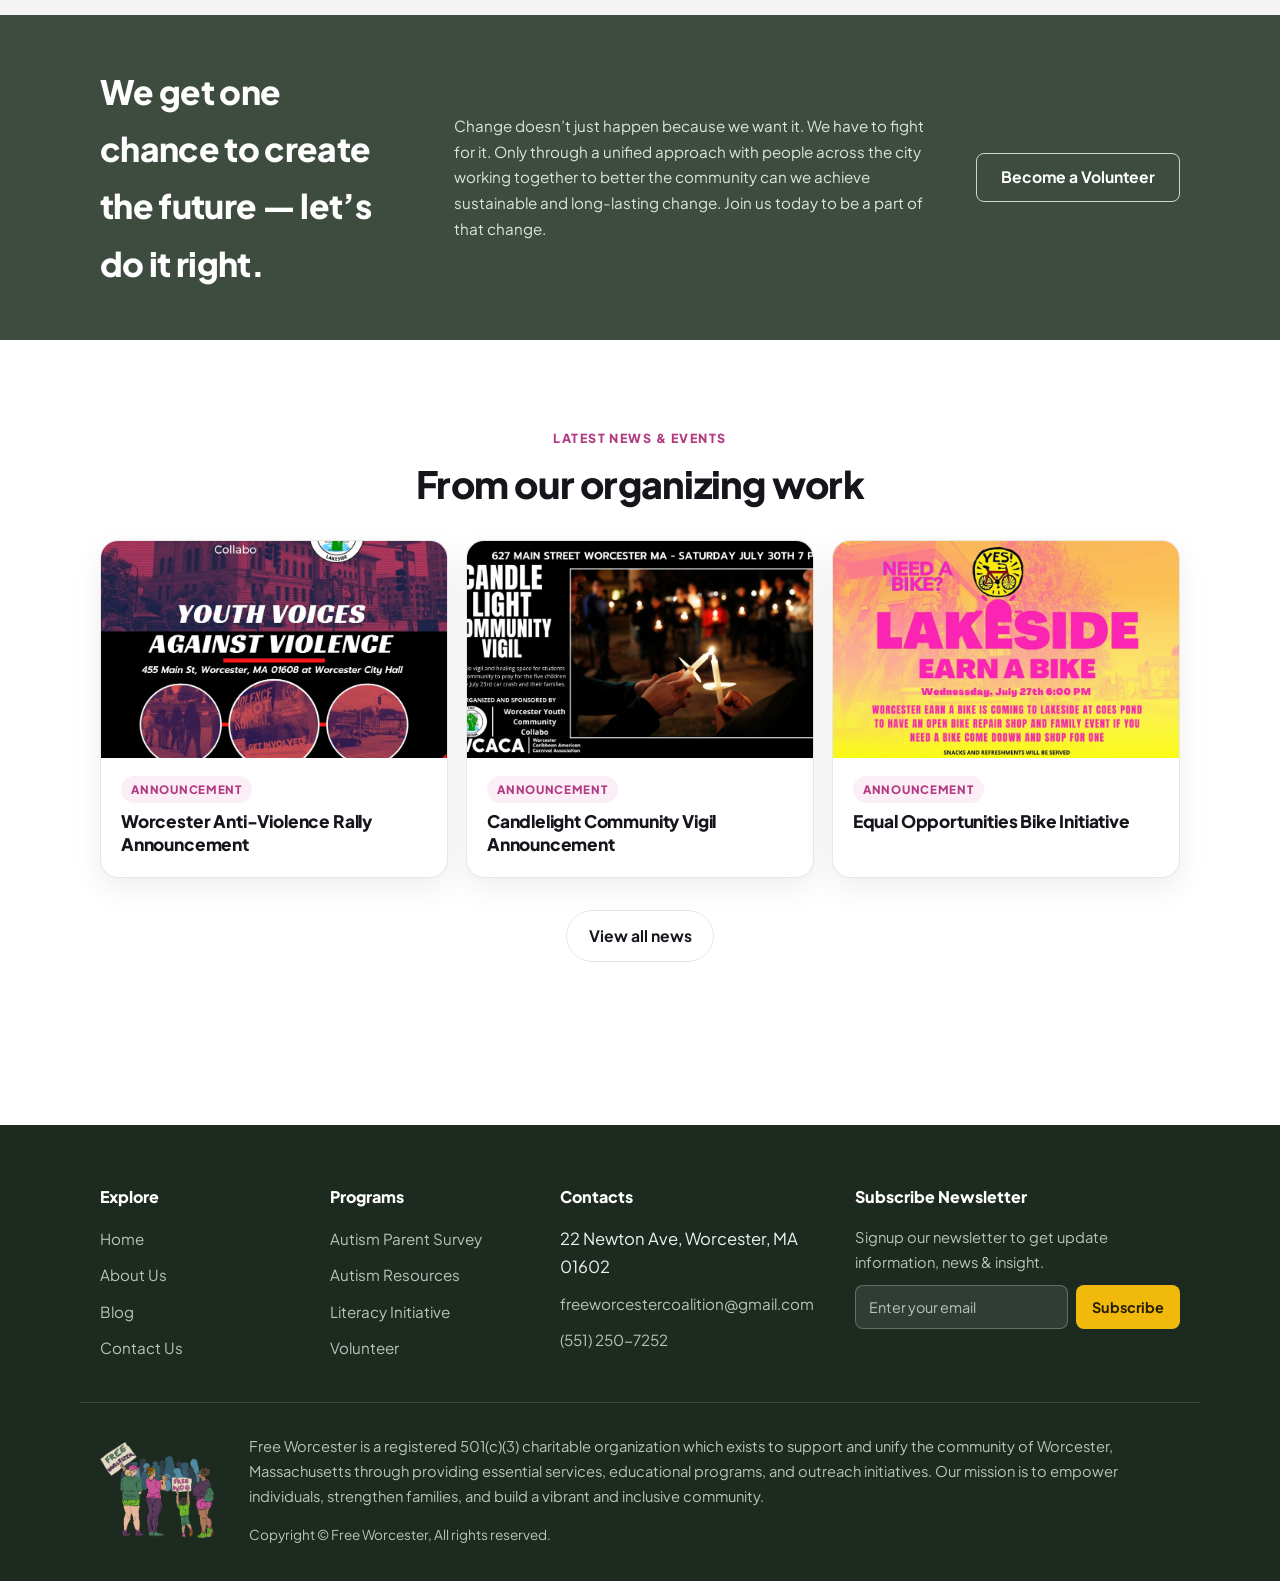
==== commit 944064b0: "Make the light-theme page background pure white The warm cream page tone becomes #ffffff to match th" ====
--- a/index.html
+++ b/index.html
@@ -11,7 +11,7 @@
 <link rel="preconnect" href="https://fonts.googleapis.com">
 <link rel="preconnect" href="https://fonts.gstatic.com" crossorigin>
 <link href="https://fonts.googleapis.com/css2?family=Plus+Jakarta+Sans:wght@400;600;700;800&display=swap" rel="stylesheet">
-<link rel="stylesheet" href="assets/fw.css">
+<link rel="stylesheet" href="assets/fw.css?v=20260810c">
 <script>try{var t=localStorage.getItem('theme');if(t==='dark'||t==='light')document.documentElement.dataset.theme=t;}catch(e){}</script>
 <script>(function(){var h=location.hash.slice(1);var r=["glance", "acknowledgments", "acronyms", "executive-summary", "introduction", "methodology", "data-results", "sec-4-1", "sec-4-2", "sec-4-3", "sec-4-4", "sec-4-5", "sec-4-6", "local-context", "background-research", "recommendations", "conclusion", "references", "resources", "fig1", "fig2", "fig3"];if(h&&r.indexOf(h)>-1)location.replace("autism-survey-report.html#"+h);})();</script>
 </head>
@@ -286,6 +286,6 @@
   </div>
 </footer>
 
-<script src="assets/fw.js"></script>
+<script src="assets/fw.js?v=20260810"></script>
 </body>
 </html>
--- a/assets/fw.css
+++ b/assets/fw.css
@@ -2,9 +2,9 @@
 
 :root {
   color-scheme: light;
-  --page: #faf9f6;
+  --page: #ffffff;
   --surface: #ffffff;
-  --surface-2: #f3f1ea;
+  --surface-2: #f4f4f5;
   --ink: #16151c;
   --ink-2: #55535e;
   --muted: #8a8794;
@@ -312,22 +312,54 @@
 .post-feature .excerpt { margin: 0; color: var(--ink-2); }
 @media (max-width: 880px) { .post-feature { grid-template-columns: 1fr; } }
 
-/* ---------- Founder ---------- */
-.founder-card {
-  display: grid; grid-template-columns: 250px minmax(0, 1fr);
-  gap: clamp(1.5rem, 4vw, 3rem); align-items: center;
-  background: var(--surface); border: 1px solid var(--border);
-  border-radius: 22px; padding: clamp(1.5rem, 4vw, 2.6rem); box-shadow: var(--shadow-lift);
-}
-.founder-card img.portrait { width: 100%; height: auto; display: block; }
-.founder-card .role {
-  font-size: 0.8rem; font-weight: 800; letter-spacing: 0.12em; text-transform: uppercase;
-  color: var(--accent-text); margin: 0 0 0.4rem;
-}
-.founder-card h3 { margin: 0 0 0.9rem; font-size: clamp(1.5rem, 3vw, 2rem); font-weight: 800; letter-spacing: -0.02em; }
-.founder-card img.signature { height: 46px; width: auto; display: block; }
-:root[data-theme="dark"] .founder-card img.signature { filter: invert(1) opacity(0.9); }
-@media (max-width: 640px) { .founder-card { grid-template-columns: 1fr; } .founder-card img.portrait { max-width: 230px; } }
+/* ---------- History / founder ---------- */
+.history-founder {
+  display: grid; grid-template-columns: minmax(0, 0.85fr) minmax(0, 1.15fr);
+  gap: clamp(2rem, 5vw, 4rem); align-items: center;
+}
+.history-founder .portrait { width: 100%; max-width: 440px; height: auto; display: block; justify-self: center; }
+.accent-dash { width: 44px; height: 4px; border-radius: 2px; background: var(--green); margin-bottom: 1.1rem; }
+.hist-cols { display: grid; grid-template-columns: 1fr 1fr; gap: 1.7rem; }
+.hist-cols p { margin-top: 0; }
+.hist-cols .signature { height: 50px; width: auto; display: block; margin: 1.5rem 0 0.9rem; }
+:root[data-theme="dark"] .hist-cols .signature { filter: invert(1) opacity(0.9); }
+.sig-name { margin: 0; color: var(--ink-2); }
+.sig-name strong { color: var(--ink); font-weight: 800; }
+@media (max-width: 900px) {
+  .history-founder { grid-template-columns: 1fr; }
+  .history-founder .portrait { max-width: 320px; justify-self: start; }
+}
+@media (max-width: 640px) { .hist-cols { grid-template-columns: 1fr; } }
+@media (min-width: 901px) {
+  #history { padding-bottom: 0; }
+  .history-founder .portrait { align-self: end; }
+}
+
+/* ---------- Why-join band ---------- */
+.band-join { background: #4a574c; }
+.band-join .eyebrow { color: #74d194; }
+.band-join .title { color: #fff; }
+.band-join .lead { color: rgba(255, 255, 255, 0.85); }
+:root[data-theme="dark"] .band-join { background: #222b24; }
+.join-card {
+  background: var(--surface); border-radius: 14px; overflow: hidden;
+  box-shadow: var(--shadow-lift); text-align: center;
+  display: flex; flex-direction: column;
+}
+.join-card .thumb { aspect-ratio: 3 / 2; overflow: hidden; }
+.join-card .thumb img { width: 100%; height: 100%; object-fit: cover; display: block; }
+.join-card .body {
+  padding: 1.6rem 1.4rem 1.8rem; flex: 1;
+  display: flex; flex-direction: column; gap: 0.7rem; align-items: center;
+}
+.join-card h3 { margin: 0; font-size: 1.25rem; font-weight: 800; letter-spacing: -0.01em; }
+.join-card p { margin: 0; color: var(--ink-2); }
+.join-card .btn { border-radius: 10px; margin-top: auto; }
+@media (min-width: 881px) {
+  .band-join { padding-bottom: 0; }
+  .join-cards { margin-bottom: -230px; }
+  .band-join + .section { padding-top: calc(230px + clamp(3rem, 7vw, 5.2rem)); }
+}
 
 /* ---------- Contact ---------- */
 .contact-grid { display: grid; grid-template-columns: minmax(0, 0.9fr) minmax(0, 1.1fr); gap: 1.4rem; align-items: start; }
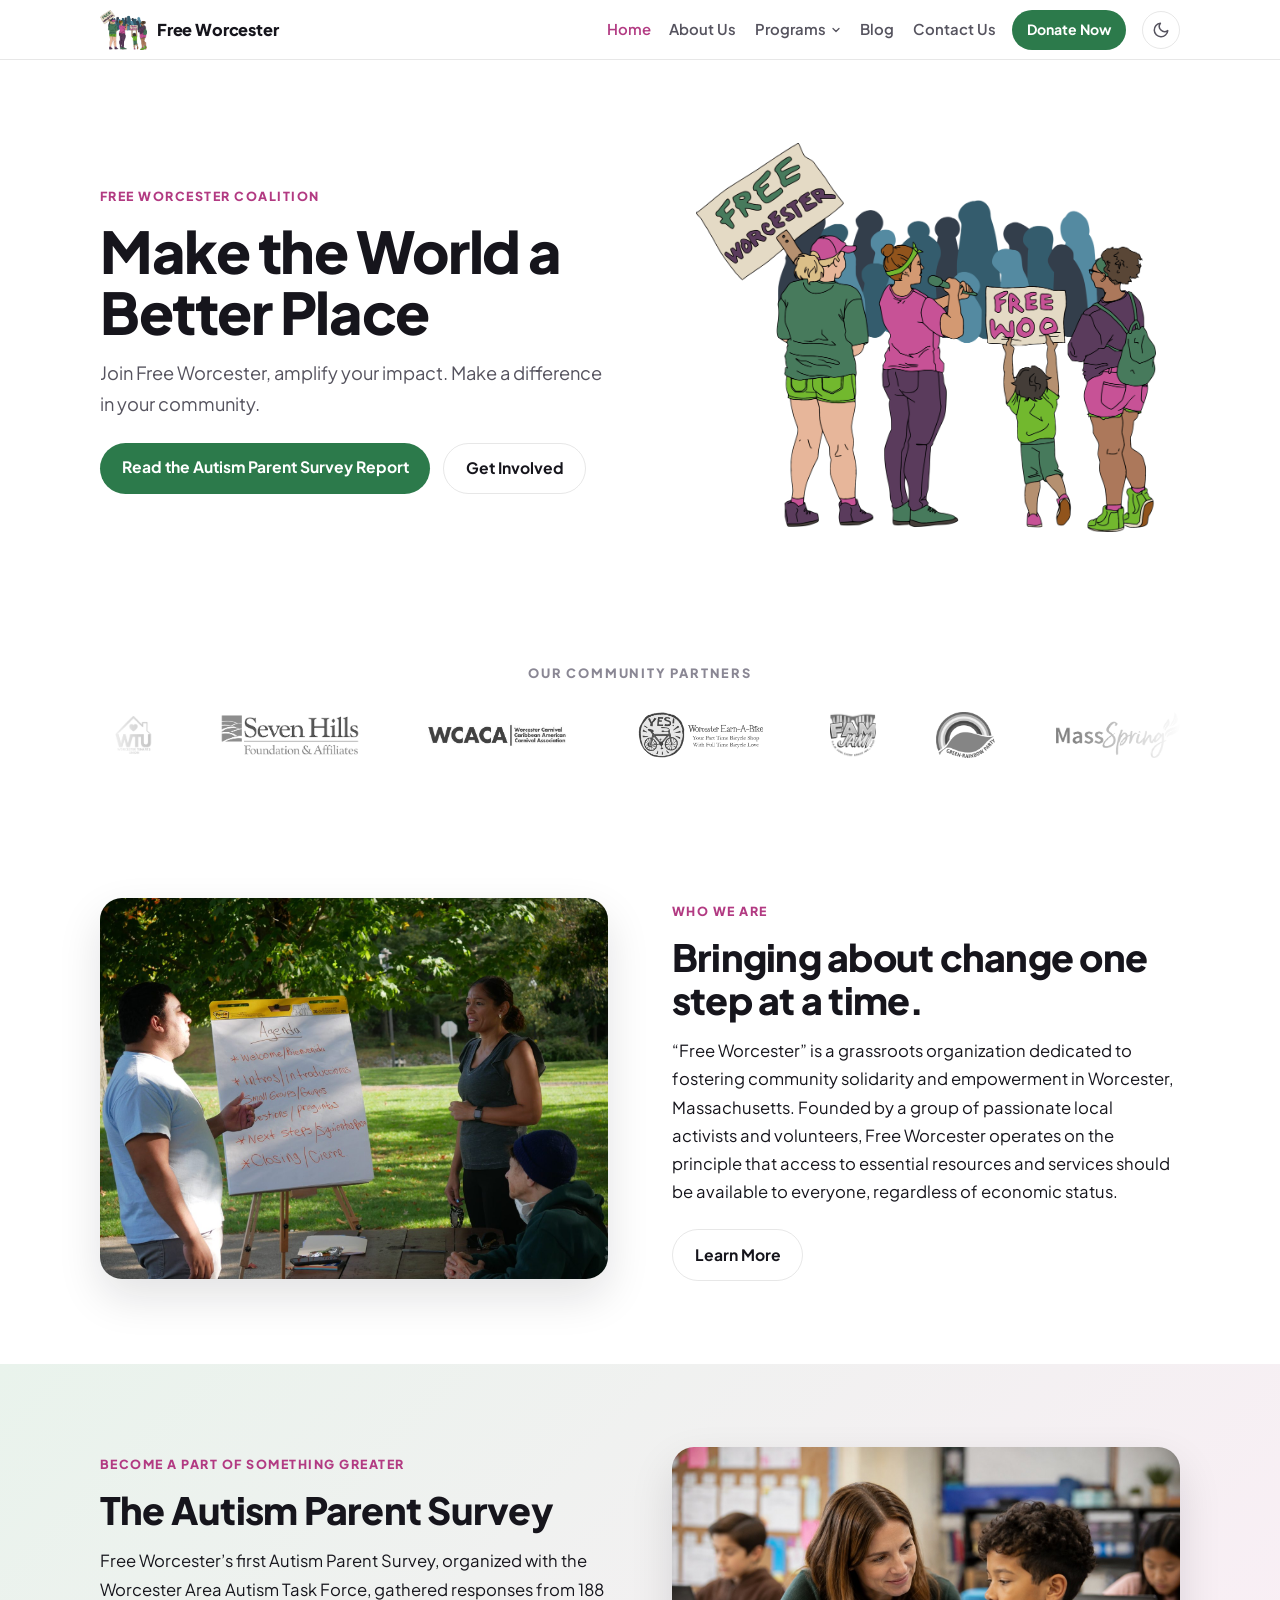
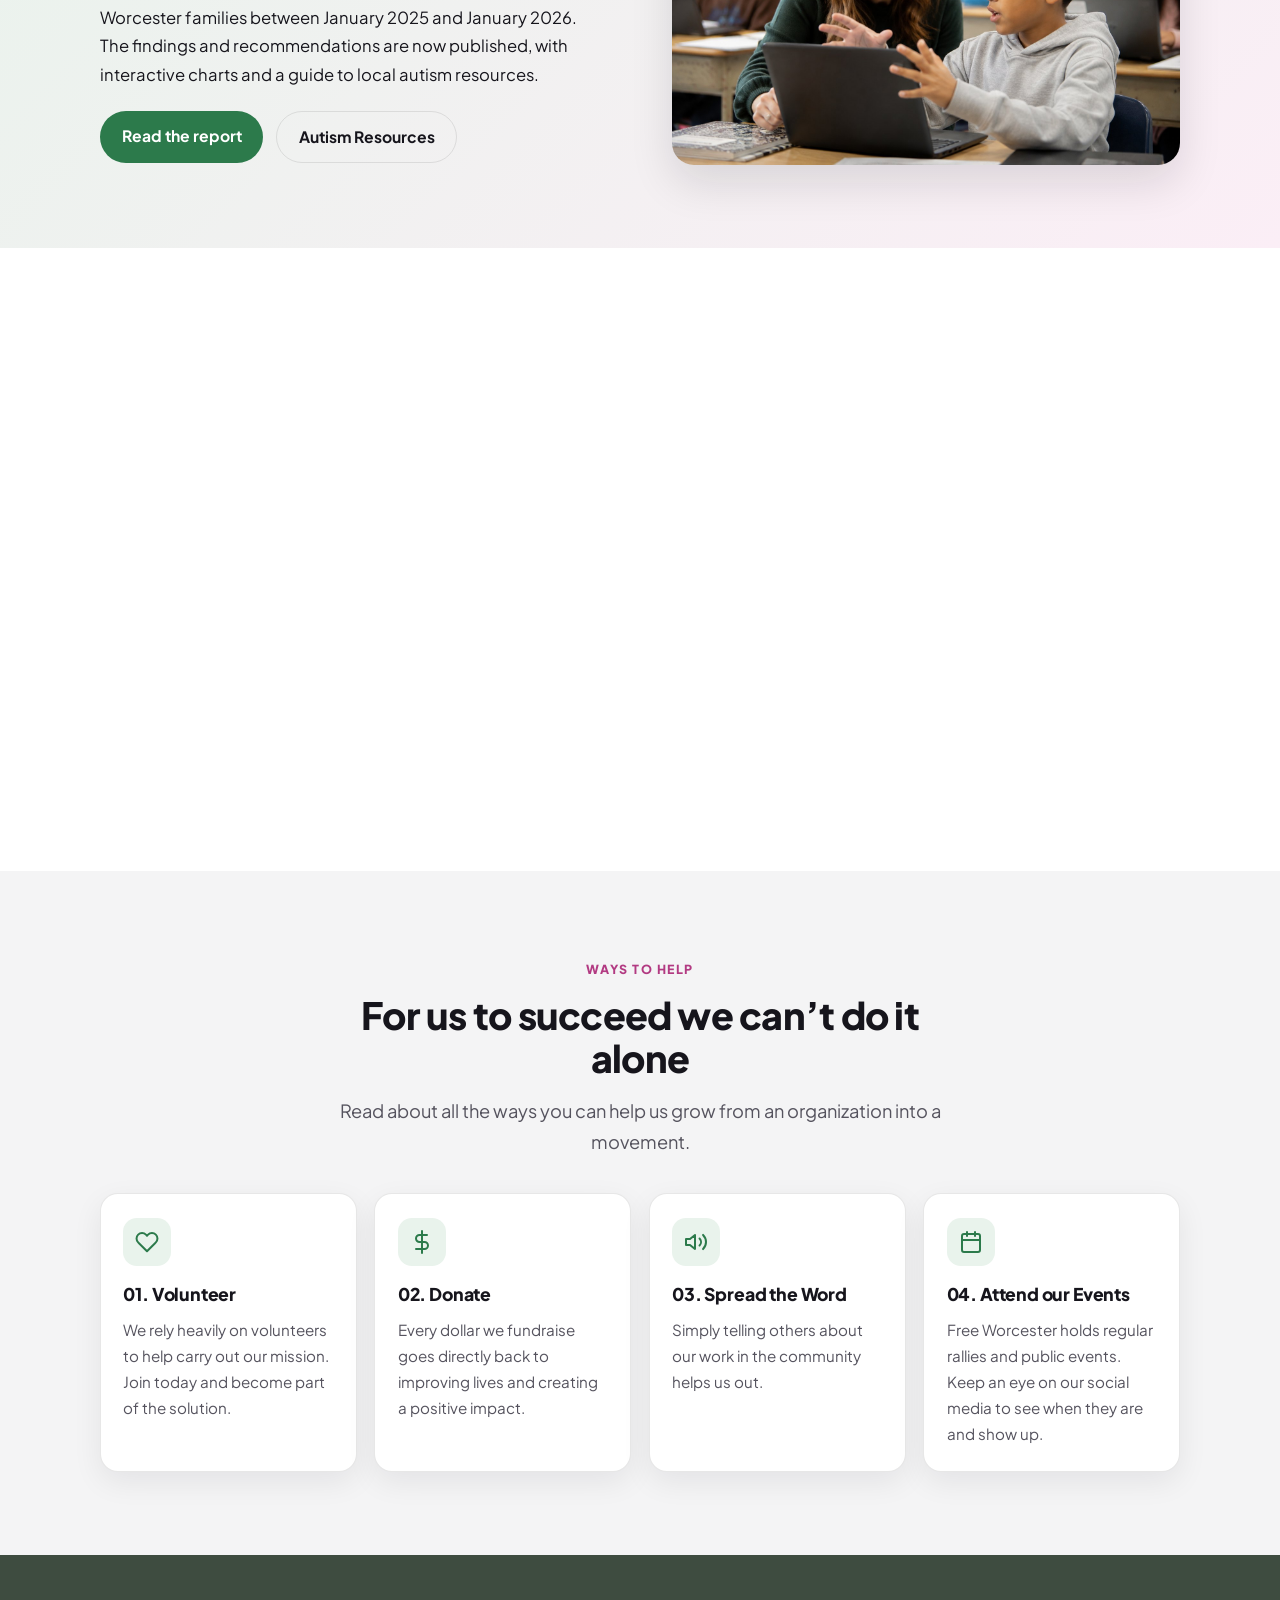
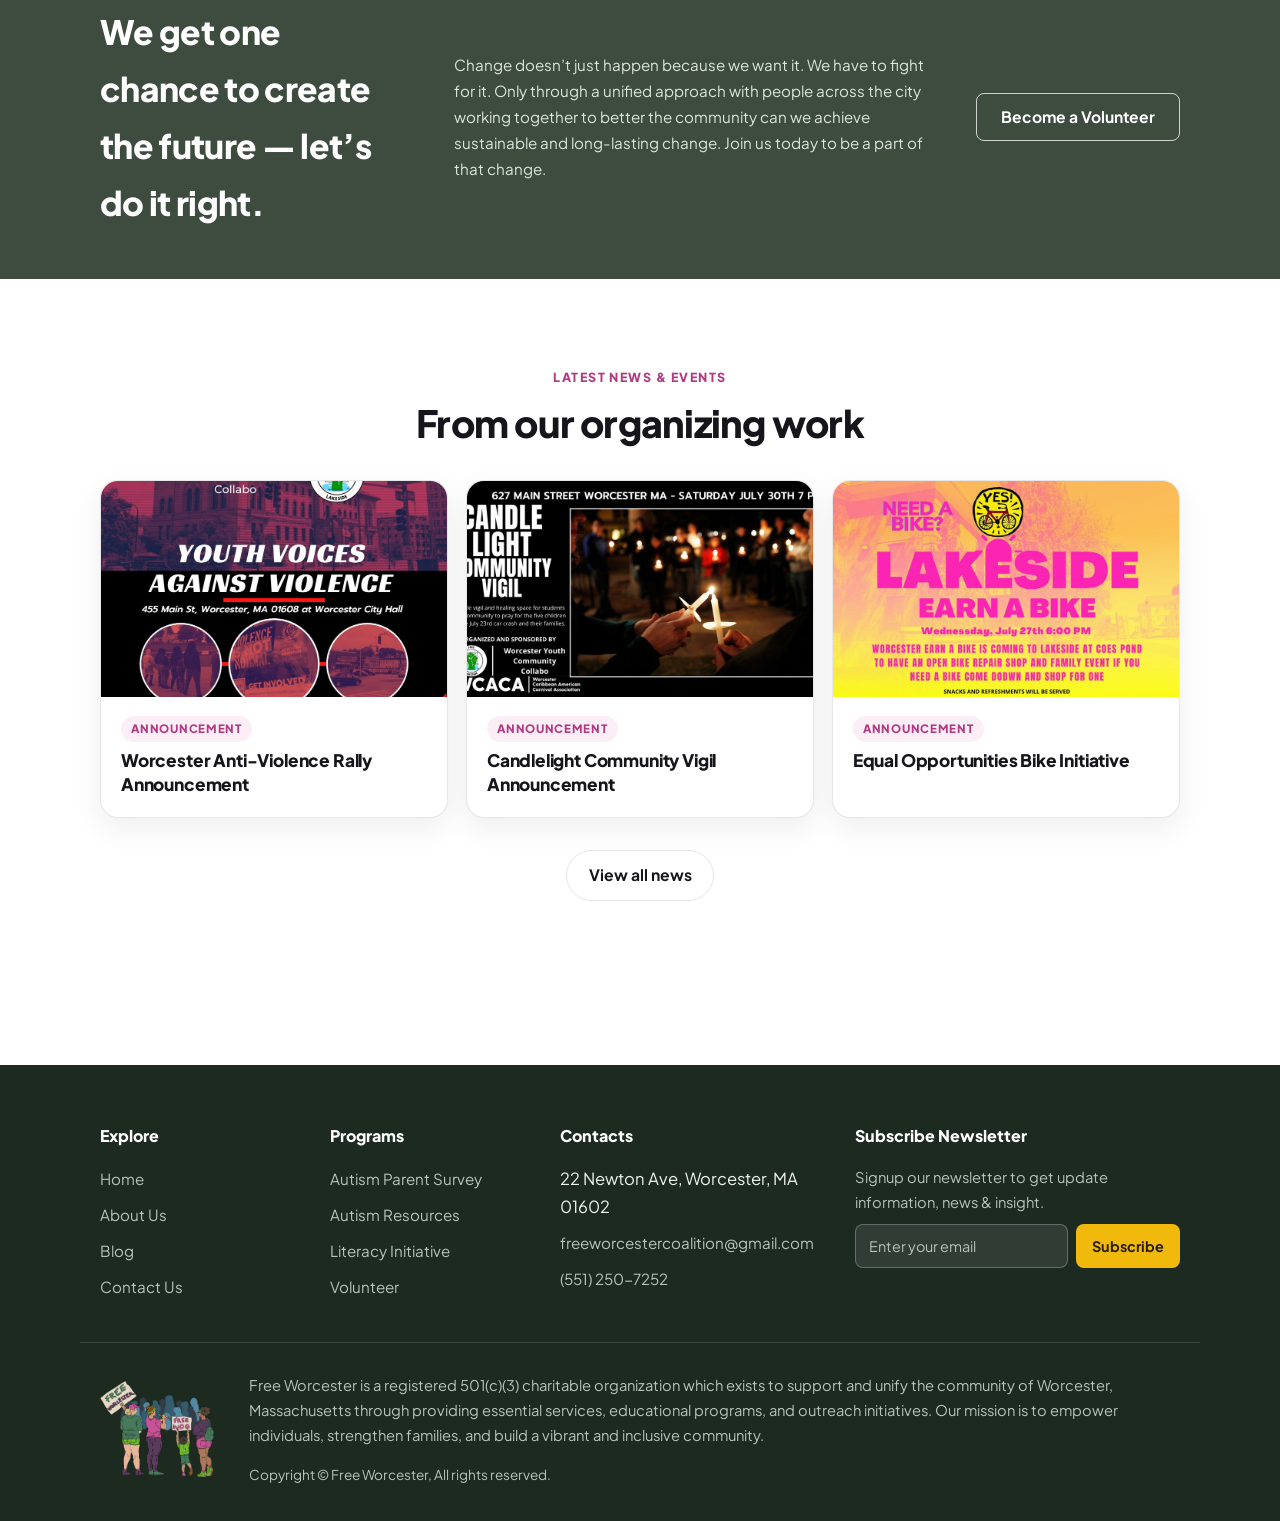
==== commit 0591069e: "Fix the homepage survey image and drop the PDF button The survey feature section pointed at a Worces" ====
--- a/index.html
+++ b/index.html
@@ -11,7 +11,7 @@
 <link rel="preconnect" href="https://fonts.googleapis.com">
 <link rel="preconnect" href="https://fonts.gstatic.com" crossorigin>
 <link href="https://fonts.googleapis.com/css2?family=Plus+Jakarta+Sans:wght@400;600;700;800&display=swap" rel="stylesheet">
-<link rel="stylesheet" href="assets/fw.css?v=20260810c">
+<link rel="stylesheet" href="assets/fw.css?v=20260810d">
 <script>try{var t=localStorage.getItem('theme');if(t==='dark'||t==='light')document.documentElement.dataset.theme=t;}catch(e){}</script>
 <script>(function(){var h=location.hash.slice(1);var r=["glance", "acknowledgments", "acronyms", "executive-summary", "introduction", "methodology", "data-results", "sec-4-1", "sec-4-2", "sec-4-3", "sec-4-4", "sec-4-5", "sec-4-6", "local-context", "background-research", "recommendations", "conclusion", "references", "resources", "fig1", "fig2", "fig3"];if(h&&r.indexOf(h)>-1)location.replace("autism-survey-report.html#"+h);})();</script>
 </head>
@@ -134,11 +134,10 @@
         <div class="btn-row">
           <a class="btn" href="autism-survey-report.html">Read the report</a>
           <a class="btn ghost" href="autism-survey-report.html#resources">Autism Resources</a>
-          <a class="btn ghost" href="Worcester_Autism_Parent_Survey_Findings_and_Recommendations.pdf">Download the PDF</a>
         </div>
       </div>
       <figure class="ph media-right rv">
-        <img src="images/wps-classroom-desks.jpg" alt="Students working on laptops at their desks in a Worcester Public Schools classroom, one raising a hand" width="1280" height="720" loading="lazy">
+        <img src="images/illus-teacher-laptop.jpg" alt="Illustration of a teacher working one-on-one with a student at a laptop in class" width="1586" height="992" loading="lazy">
       </figure>
     </div>
   </div>
--- a/assets/fw.css
+++ b/assets/fw.css
@@ -355,10 +355,11 @@
 .join-card h3 { margin: 0; font-size: 1.25rem; font-weight: 800; letter-spacing: -0.01em; }
 .join-card p { margin: 0; color: var(--ink-2); }
 .join-card .btn { border-radius: 10px; margin-top: auto; }
+.band-join, .join-hang { --photo-h: calc((min(1120px, 100vw - 2.5rem) - 2.2rem) / 3 * 2 / 3); }
 @media (min-width: 881px) {
-  .band-join { padding-bottom: 0; }
-  .join-cards { margin-bottom: -230px; }
-  .band-join + .section { padding-top: calc(230px + clamp(3rem, 7vw, 5.2rem)); }
+  .band-join { padding-bottom: calc(var(--photo-h) + 3rem); }
+  .join-hang { padding-top: 0; }
+  .join-hang .join-cards { margin-top: calc(-1 * var(--photo-h)); }
 }
 
 /* ---------- Contact ---------- */
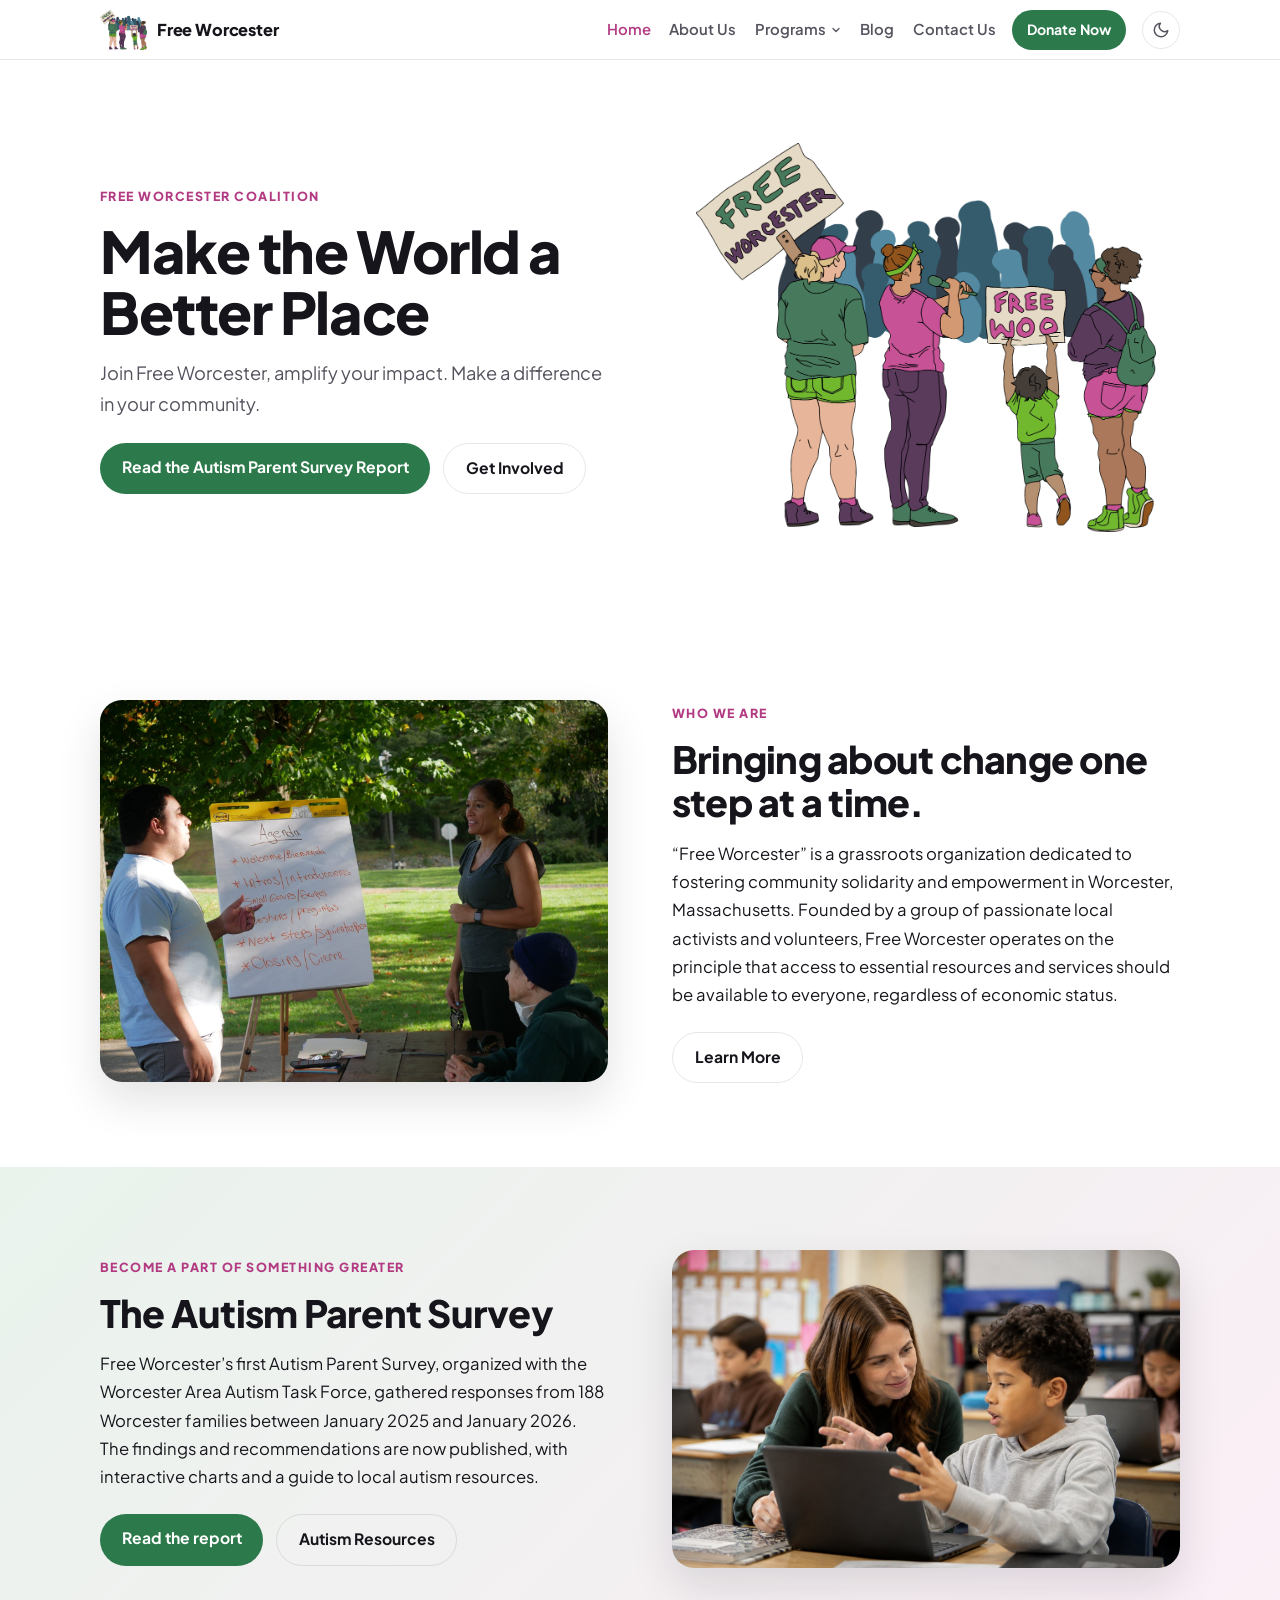
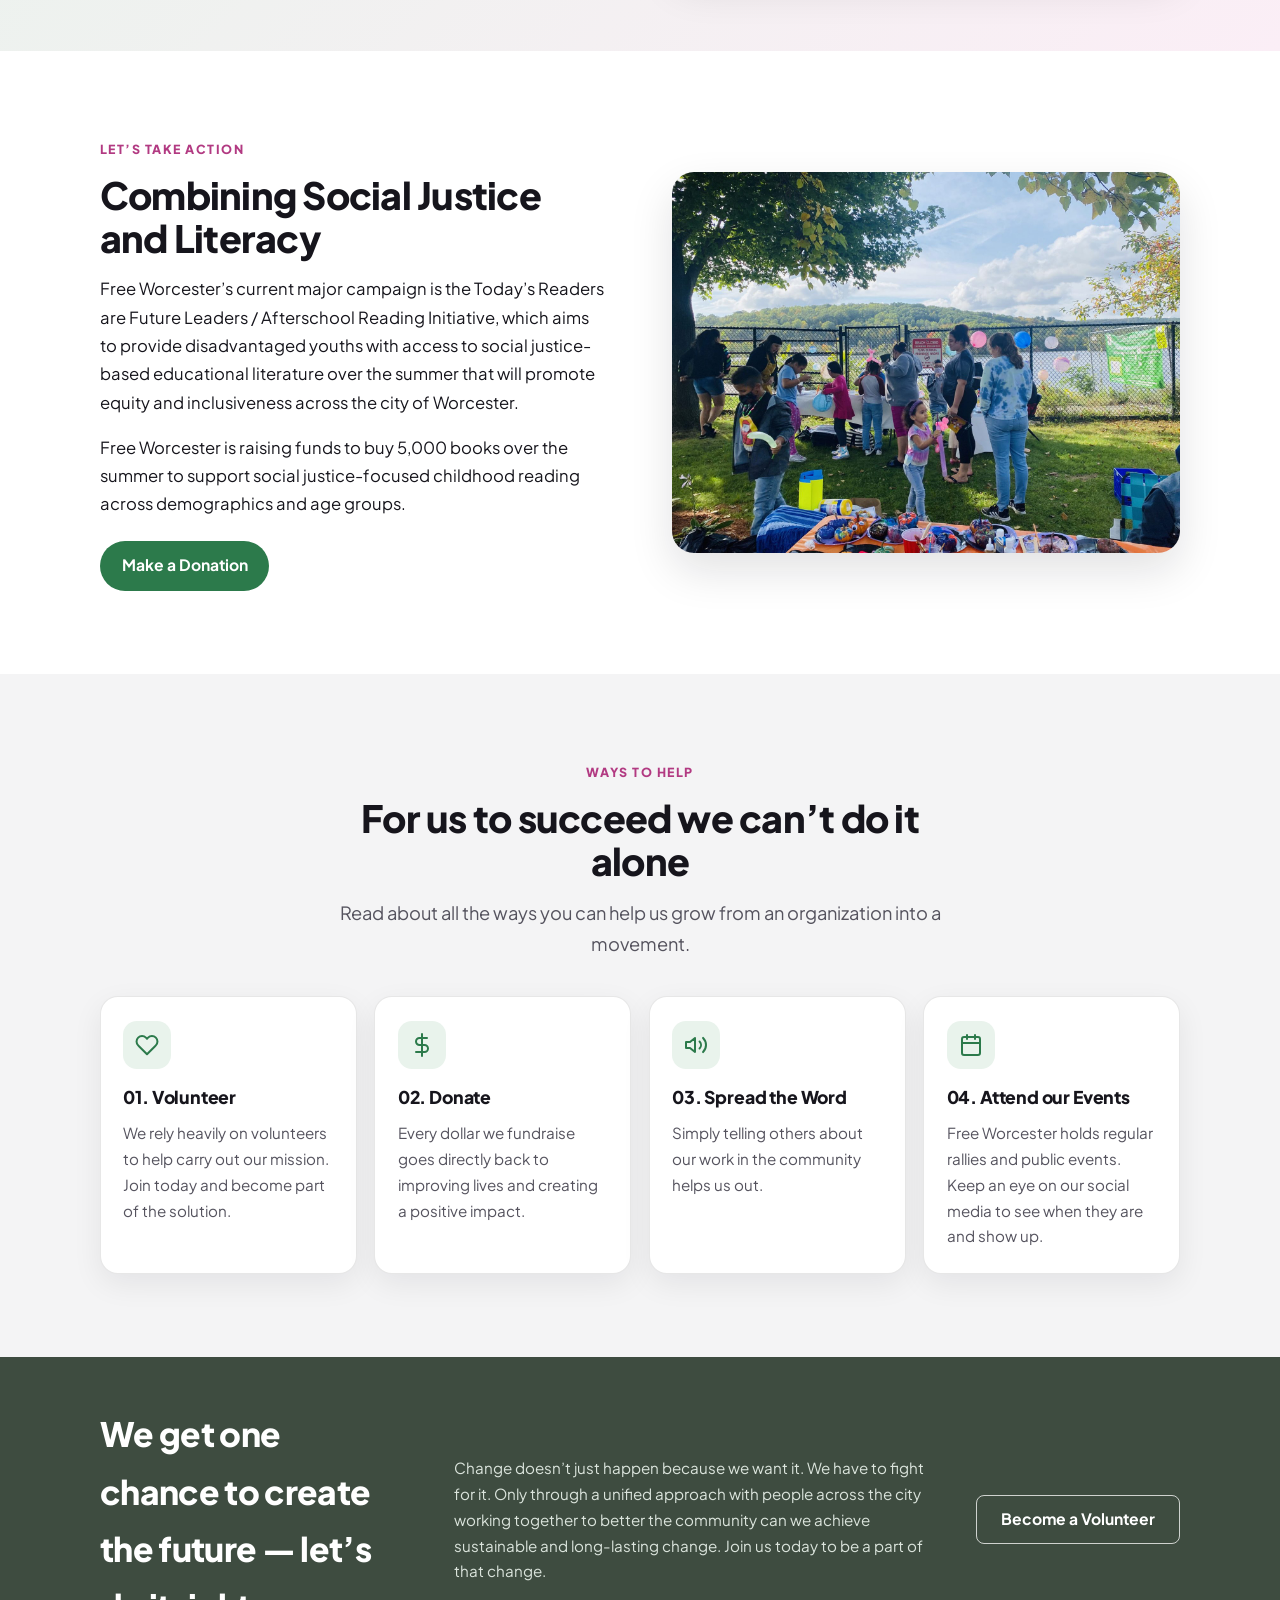
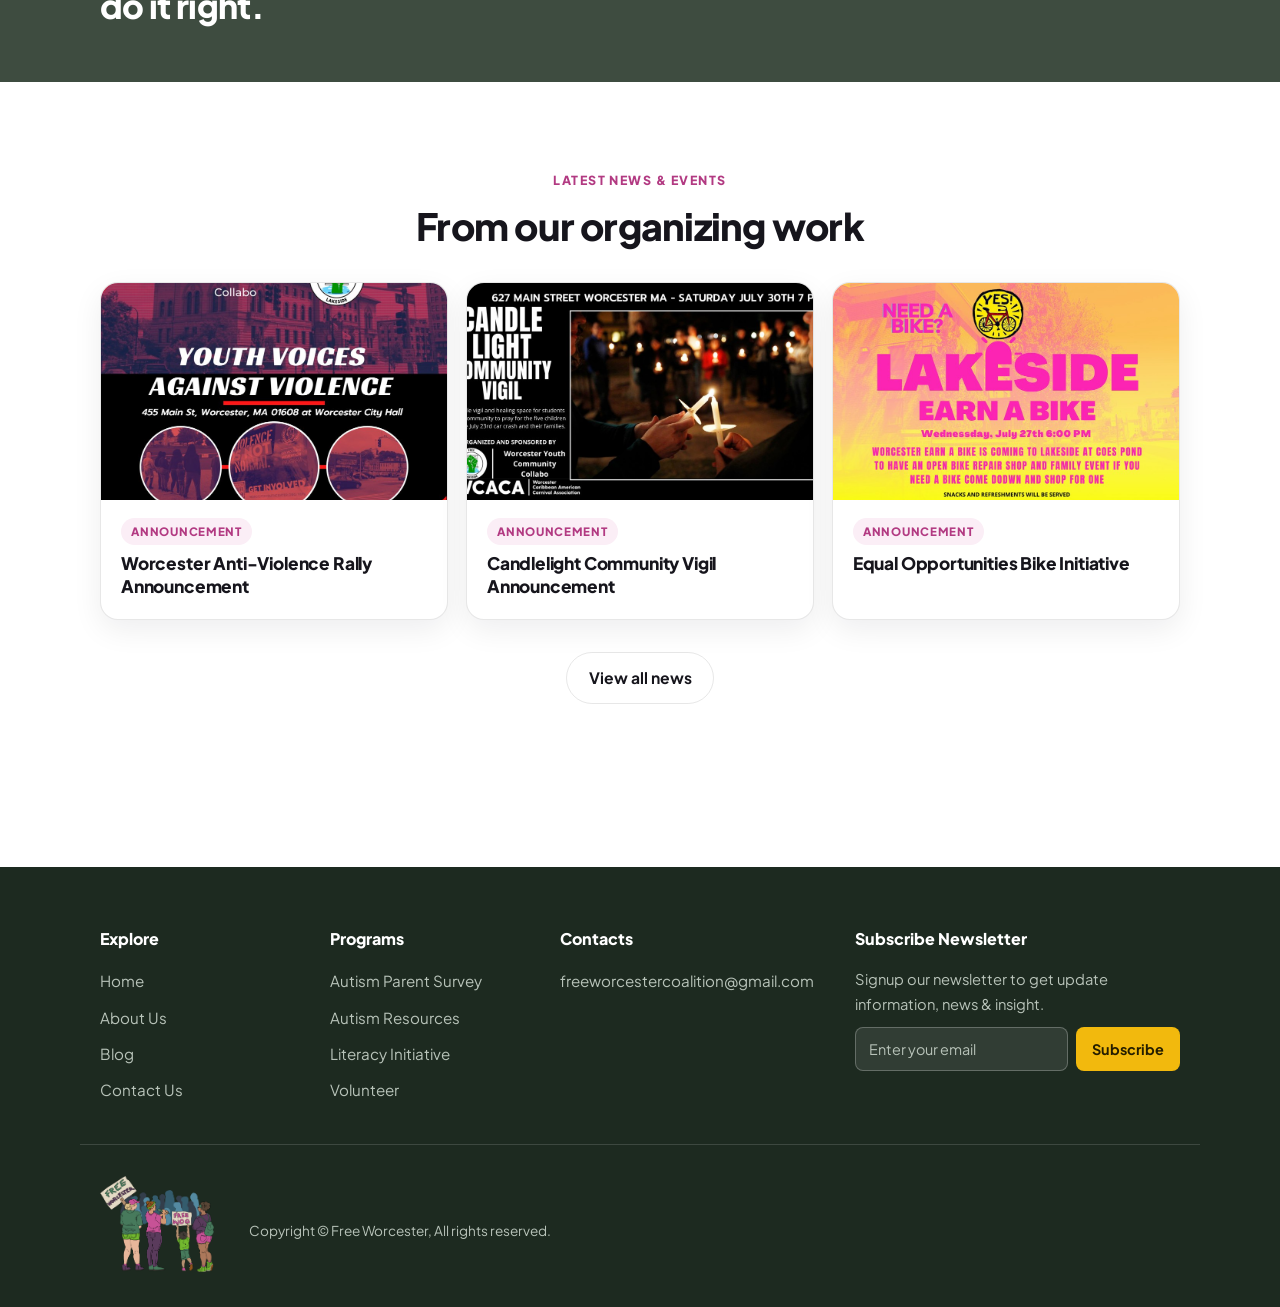
==== commit b098d1c7: "Trim footer contact details and hide the partner sections The footer's Contacts column now lists onl" ====
--- a/index.html
+++ b/index.html
@@ -74,6 +74,7 @@
   </div>
 </section>
 
+<!-- Community partners hidden pending partner approval
 <section class="section tight">
   <div class="container rv">
     <p class="strip-label">Our community partners</p>
@@ -105,6 +106,7 @@
     </div>
   </div>
 </section>
+-->
 
 <section class="section" id="who-we-are">
   <div class="container">
@@ -262,9 +264,7 @@
     <div>
       <h4>Contacts</h4>
       <ul>
-        <li>22 Newton Ave, Worcester, MA 01602</li>
         <li><a href="mailto:freeworcestercoalition@gmail.com">freeworcestercoalition@gmail.com</a></li>
-        <li><a href="tel:+15512507252">(551) 250-7252</a></li>
       </ul>
     </div>
     <div>
@@ -279,7 +279,6 @@
   <div class="foot-bottom">
     <img src="images/free-worcester-logo.png" alt="Free Worcester logo">
     <div>
-      <p>Free Worcester is a registered 501(c)(3) charitable organization which exists to support and unify the community of Worcester, Massachusetts through providing essential services, educational programs, and outreach initiatives. Our mission is to empower individuals, strengthen families, and build a vibrant and inclusive community.</p>
       <p class="copyright">Copyright &copy; Free Worcester, All rights reserved.</p>
     </div>
   </div>
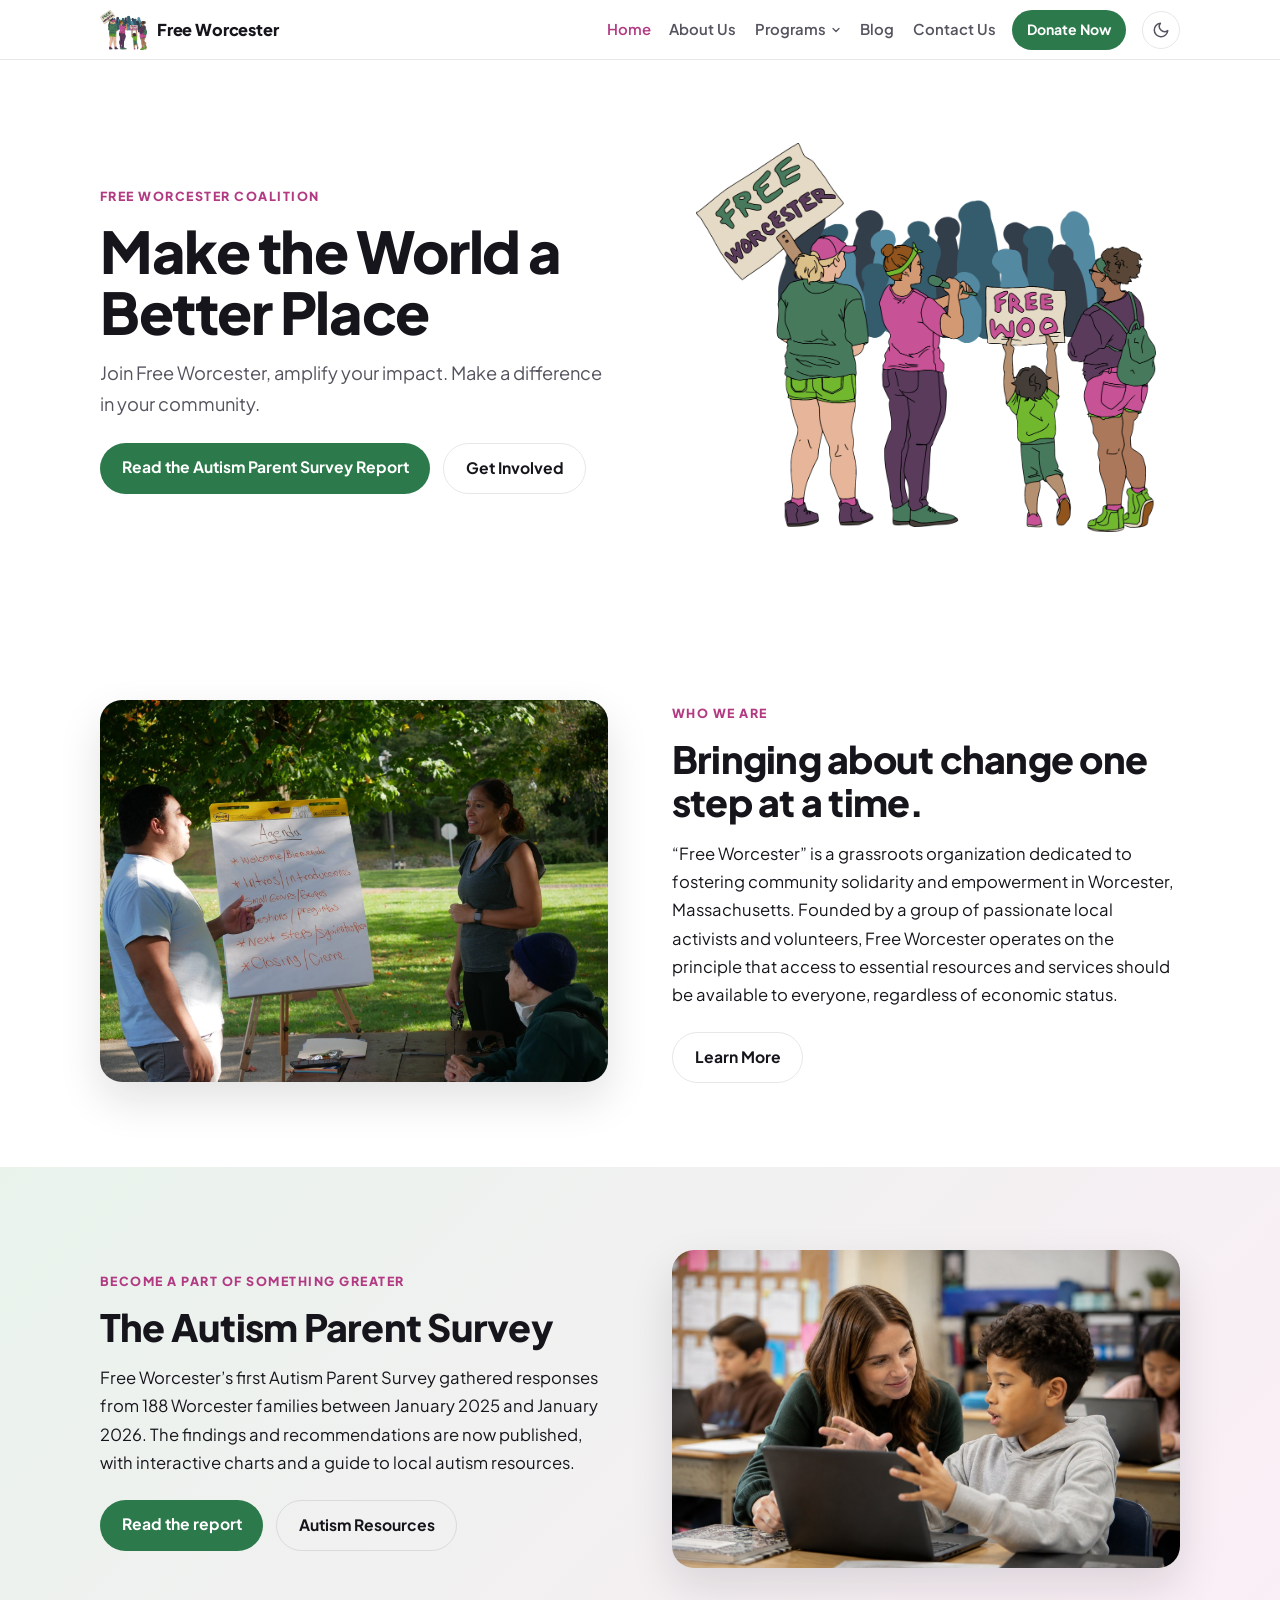
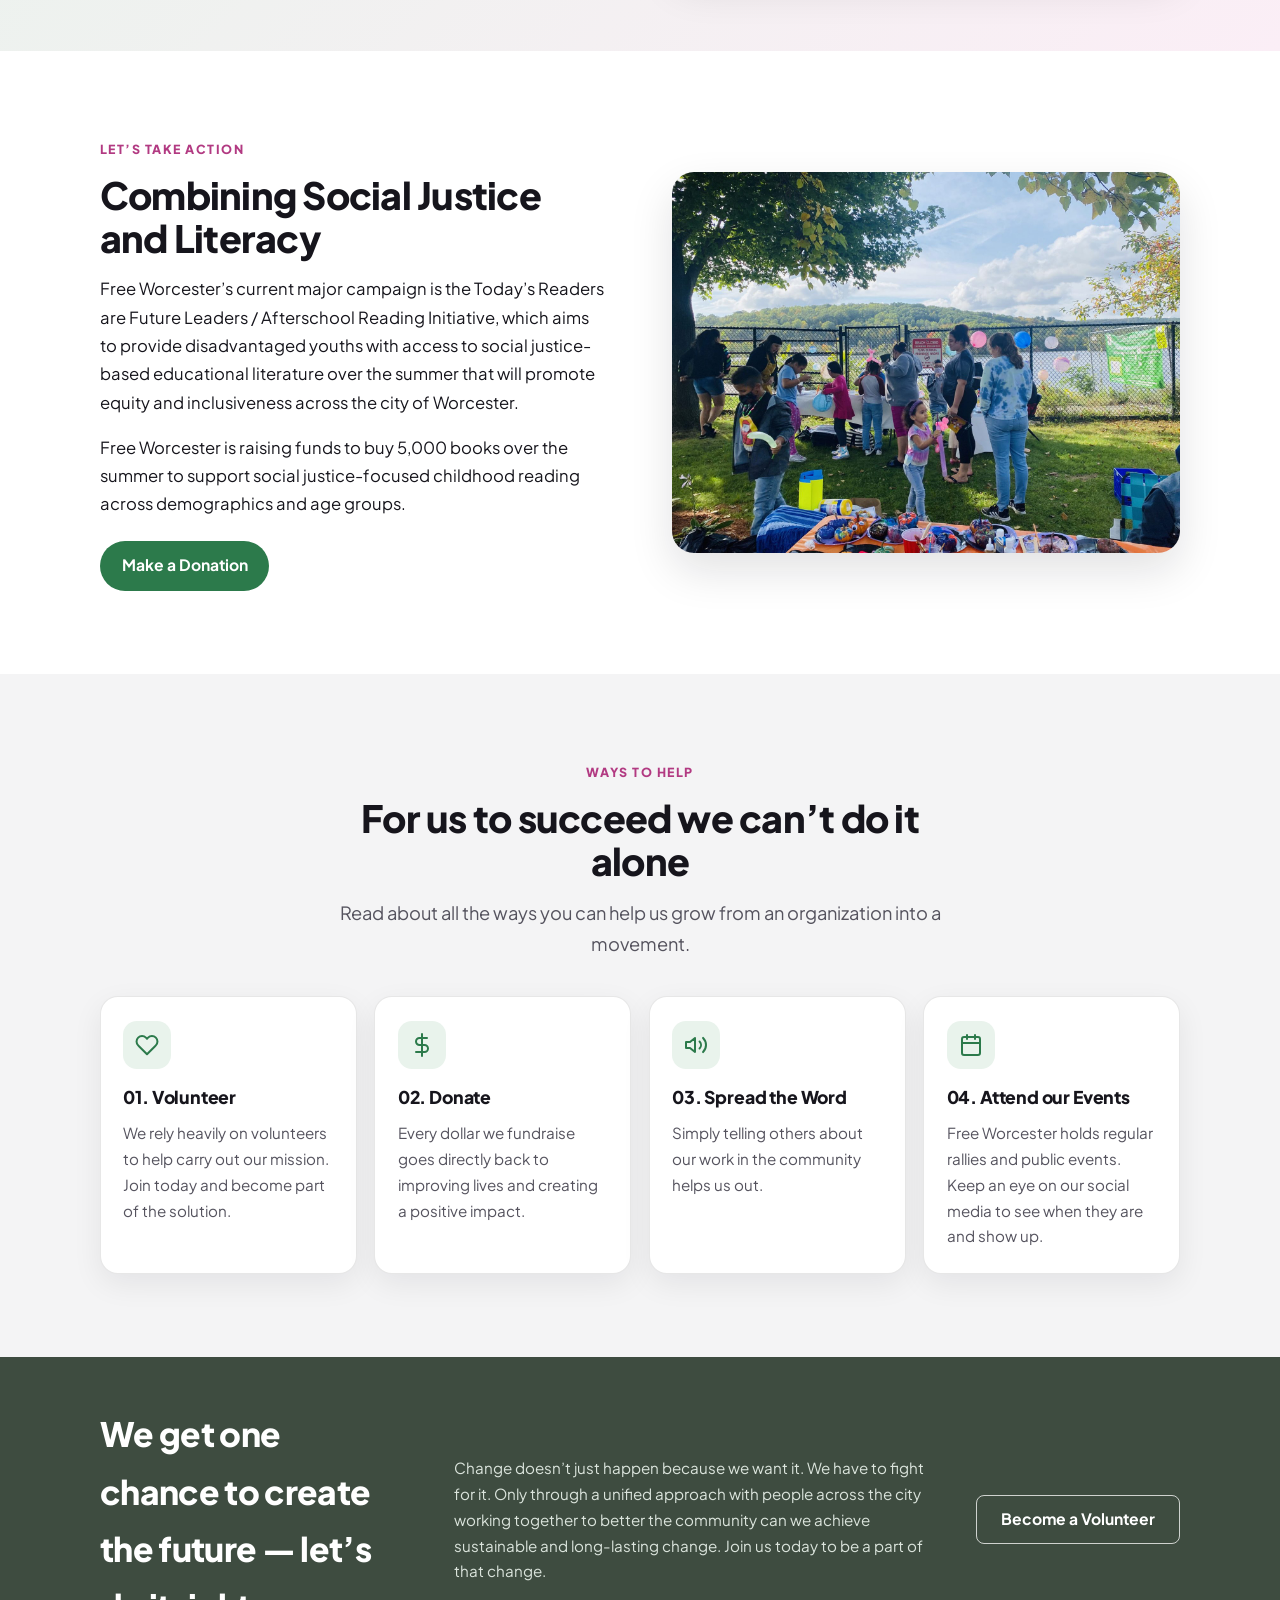
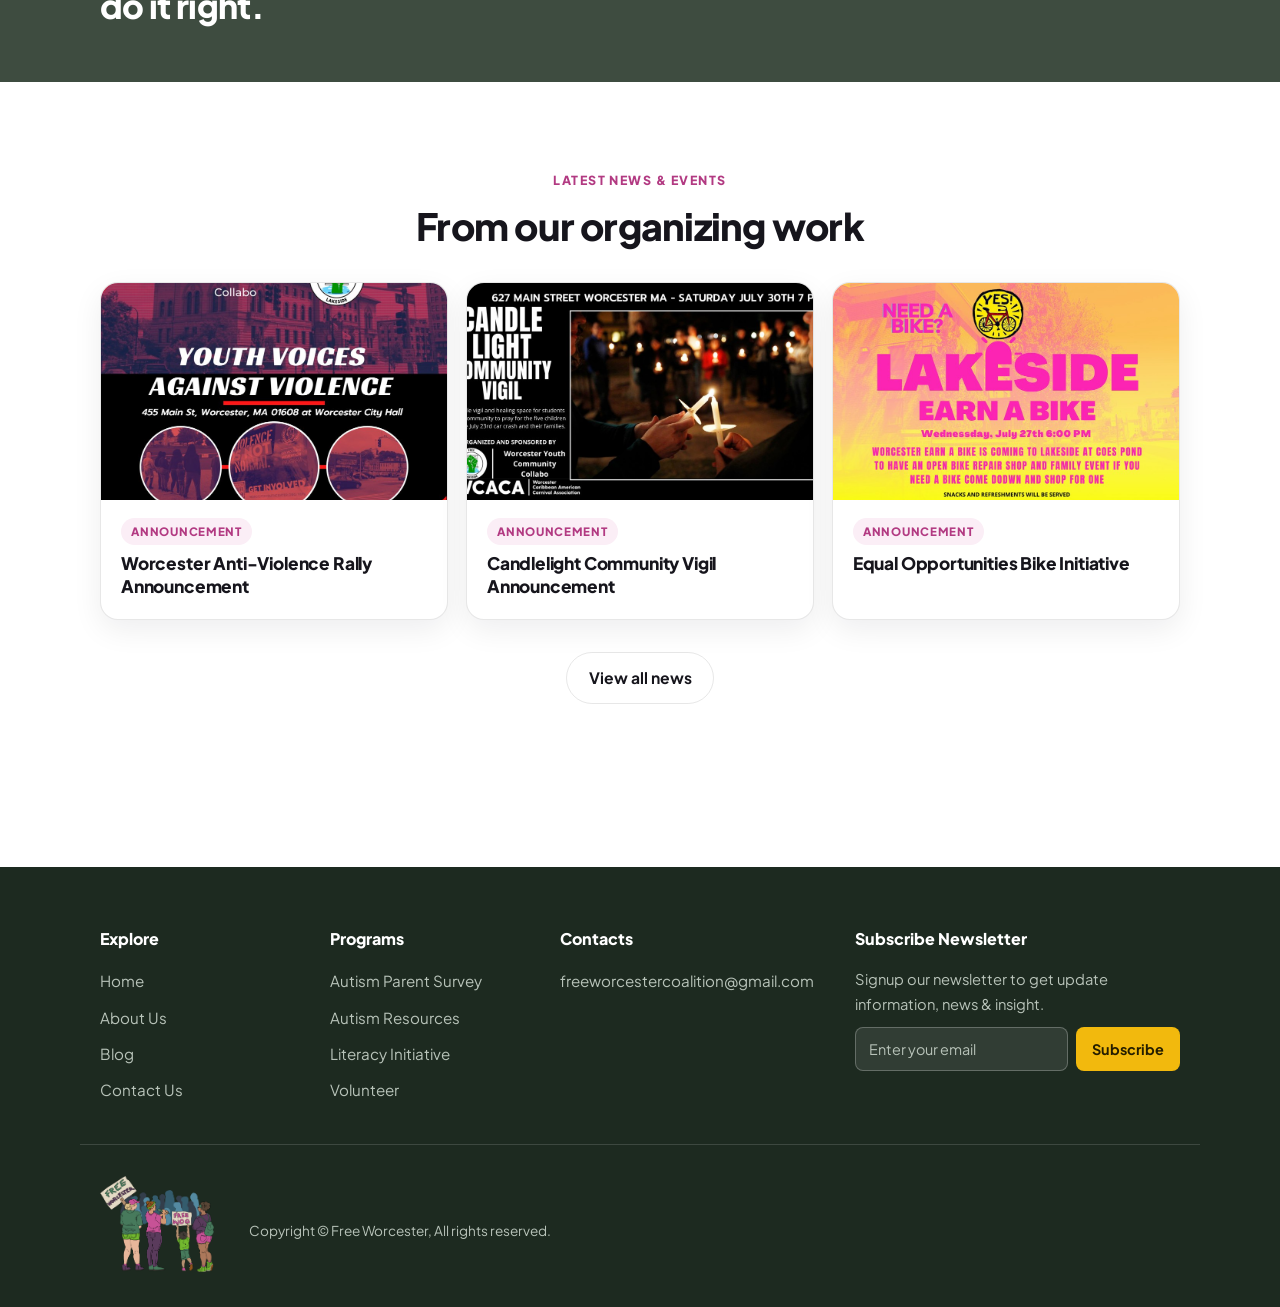
==== commit 2b420f27: "Remove mentions of the Worcester Area Autism Task Force Drop the Task Force from the byline, credits" ====
--- a/index.html
+++ b/index.html
@@ -132,7 +132,7 @@
       <div class="rv">
         <span class="eyebrow">Become a part of something greater</span>
         <h2 class="title">The Autism Parent Survey</h2>
-        <p>Free Worcester&rsquo;s first Autism Parent Survey, organized with the Worcester Area Autism Task Force, gathered responses from 188 Worcester families between January 2025 and January 2026. The findings and recommendations are now published, with interactive charts and a guide to local autism resources.</p>
+        <p>Free Worcester&rsquo;s first Autism Parent Survey gathered responses from 188 Worcester families between January 2025 and January 2026. The findings and recommendations are now published, with interactive charts and a guide to local autism resources.</p>
         <div class="btn-row">
           <a class="btn" href="autism-survey-report.html">Read the report</a>
           <a class="btn ghost" href="autism-survey-report.html#resources">Autism Resources</a>
